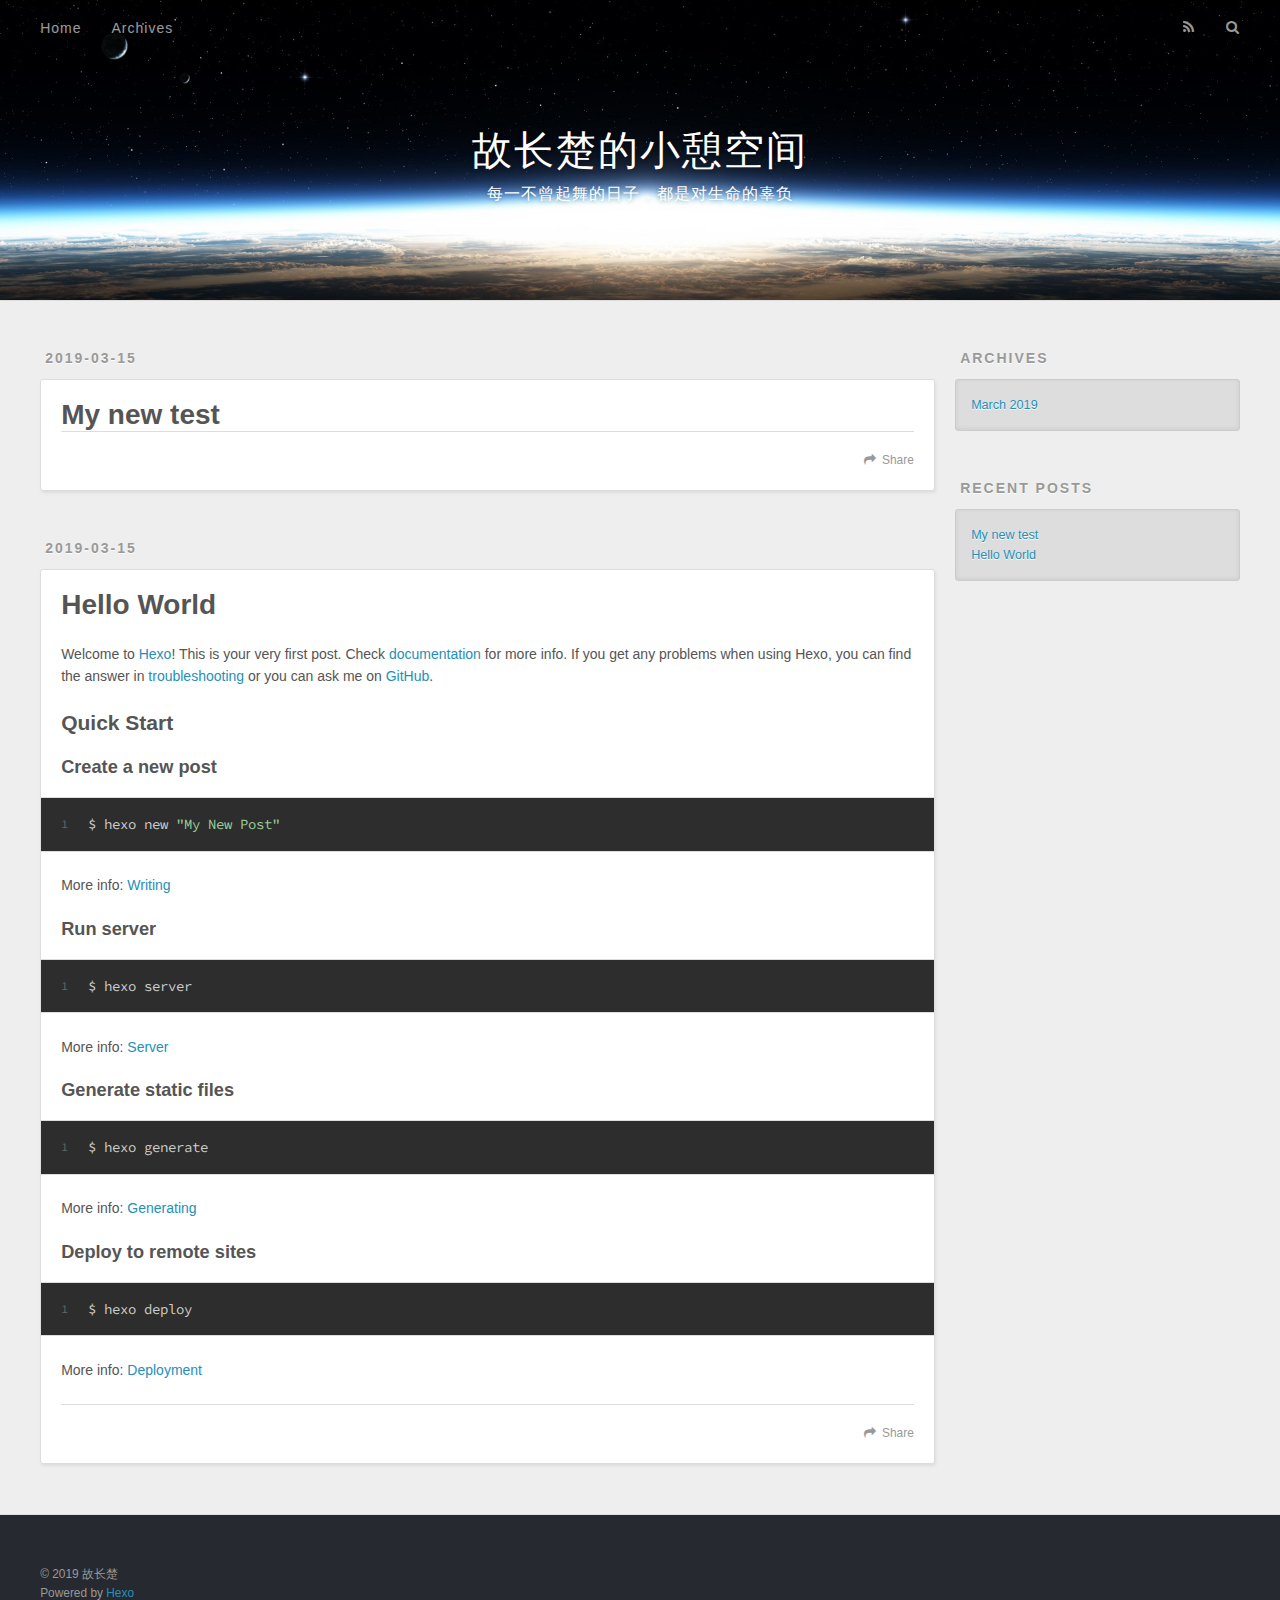
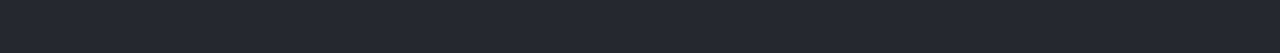
==== index.html @ d53279ed "Site updated: 2019-03-15 10:27:36" ====
<!DOCTYPE html>
<html>
<head><meta name="generator" content="Hexo 3.8.0">
  <meta charset="utf-8">
  

  
  <title>故长楚的小憩空间</title>
  <meta name="viewport" content="width=device-width, initial-scale=1, maximum-scale=1">
  <meta name="description" content="技术分享">
<meta name="keywords" content="WPF">
<meta property="og:type" content="website">
<meta property="og:title" content="故长楚的小憩空间">
<meta property="og:url" content="https://guchangchu.github.io/index.html">
<meta property="og:site_name" content="故长楚的小憩空间">
<meta property="og:description" content="技术分享">
<meta property="og:locale" content="zh-Hans">
<meta name="twitter:card" content="summary">
<meta name="twitter:title" content="故长楚的小憩空间">
<meta name="twitter:description" content="技术分享">
  
    <link rel="alternate" href="/atom.xml" title="故长楚的小憩空间" type="application/atom+xml">
  
  
    <link rel="icon" href="/favicon.png">
  
  
    <link href="//fonts.googleapis.com/css?family=Source+Code+Pro" rel="stylesheet" type="text/css">
  
  <link rel="stylesheet" href="/css/style.css">
</head>
</html>
<body>
  <div id="container">
    <div id="wrap">
      <header id="header">
  <div id="banner"></div>
  <div id="header-outer" class="outer">
    <div id="header-title" class="inner">
      <h1 id="logo-wrap">
        <a href="/" id="logo">故长楚的小憩空间</a>
      </h1>
      
        <h2 id="subtitle-wrap">
          <a href="/" id="subtitle">每一不曾起舞的日子，都是对生命的辜负</a>
        </h2>
      
    </div>
    <div id="header-inner" class="inner">
      <nav id="main-nav">
        <a id="main-nav-toggle" class="nav-icon"></a>
        
          <a class="main-nav-link" href="/">Home</a>
        
          <a class="main-nav-link" href="/archives">Archives</a>
        
      </nav>
      <nav id="sub-nav">
        
          <a id="nav-rss-link" class="nav-icon" href="/atom.xml" title="RSS Feed"></a>
        
        <a id="nav-search-btn" class="nav-icon" title="Search"></a>
      </nav>
      <div id="search-form-wrap">
        <form action="//google.com/search" method="get" accept-charset="UTF-8" class="search-form"><input type="search" name="q" class="search-form-input" placeholder="Search"><button type="submit" class="search-form-submit">&#xF002;</button><input type="hidden" name="sitesearch" value="https://guchangchu.github.io"></form>
      </div>
    </div>
  </div>
</header>
      <div class="outer">
        <section id="main">
  
    <article id="post-My-new-test" class="article article-type-post" itemscope itemprop="blogPost">
  <div class="article-meta">
    <a href="/2019/03/15/My-new-test/" class="article-date">
  <time datetime="2019-03-15T08:45:38.000Z" itemprop="datePublished">2019-03-15</time>
</a>
    
  </div>
  <div class="article-inner">
    
    
      <header class="article-header">
        
  
    <h1 itemprop="name">
      <a class="article-title" href="/2019/03/15/My-new-test/">My new test</a>
    </h1>
  

      </header>
    
    <div class="article-entry" itemprop="articleBody">
      
        
      
    </div>
    <footer class="article-footer">
      <a data-url="https://guchangchu.github.io/2019/03/15/My-new-test/" data-id="cjt9uxpir0000fsuj9k154jy1" class="article-share-link">Share</a>
      
      
    </footer>
  </div>
  
</article>


  
    <article id="post-hello-world" class="article article-type-post" itemscope itemprop="blogPost">
  <div class="article-meta">
    <a href="/2019/03/15/hello-world/" class="article-date">
  <time datetime="2019-03-15T08:42:51.812Z" itemprop="datePublished">2019-03-15</time>
</a>
    
  </div>
  <div class="article-inner">
    
    
      <header class="article-header">
        
  
    <h1 itemprop="name">
      <a class="article-title" href="/2019/03/15/hello-world/">Hello World</a>
    </h1>
  

      </header>
    
    <div class="article-entry" itemprop="articleBody">
      
        <p>Welcome to <a href="https://hexo.io/" target="_blank" rel="noopener">Hexo</a>! This is your very first post. Check <a href="https://hexo.io/docs/" target="_blank" rel="noopener">documentation</a> for more info. If you get any problems when using Hexo, you can find the answer in <a href="https://hexo.io/docs/troubleshooting.html" target="_blank" rel="noopener">troubleshooting</a> or you can ask me on <a href="https://github.com/hexojs/hexo/issues" target="_blank" rel="noopener">GitHub</a>.</p>
<h2 id="Quick-Start"><a href="#Quick-Start" class="headerlink" title="Quick Start"></a>Quick Start</h2><h3 id="Create-a-new-post"><a href="#Create-a-new-post" class="headerlink" title="Create a new post"></a>Create a new post</h3><figure class="highlight bash"><table><tr><td class="gutter"><pre><span class="line">1</span><br></pre></td><td class="code"><pre><span class="line">$ hexo new <span class="string">"My New Post"</span></span><br></pre></td></tr></table></figure>
<p>More info: <a href="https://hexo.io/docs/writing.html" target="_blank" rel="noopener">Writing</a></p>
<h3 id="Run-server"><a href="#Run-server" class="headerlink" title="Run server"></a>Run server</h3><figure class="highlight bash"><table><tr><td class="gutter"><pre><span class="line">1</span><br></pre></td><td class="code"><pre><span class="line">$ hexo server</span><br></pre></td></tr></table></figure>
<p>More info: <a href="https://hexo.io/docs/server.html" target="_blank" rel="noopener">Server</a></p>
<h3 id="Generate-static-files"><a href="#Generate-static-files" class="headerlink" title="Generate static files"></a>Generate static files</h3><figure class="highlight bash"><table><tr><td class="gutter"><pre><span class="line">1</span><br></pre></td><td class="code"><pre><span class="line">$ hexo generate</span><br></pre></td></tr></table></figure>
<p>More info: <a href="https://hexo.io/docs/generating.html" target="_blank" rel="noopener">Generating</a></p>
<h3 id="Deploy-to-remote-sites"><a href="#Deploy-to-remote-sites" class="headerlink" title="Deploy to remote sites"></a>Deploy to remote sites</h3><figure class="highlight bash"><table><tr><td class="gutter"><pre><span class="line">1</span><br></pre></td><td class="code"><pre><span class="line">$ hexo deploy</span><br></pre></td></tr></table></figure>
<p>More info: <a href="https://hexo.io/docs/deployment.html" target="_blank" rel="noopener">Deployment</a></p>

      
    </div>
    <footer class="article-footer">
      <a data-url="https://guchangchu.github.io/2019/03/15/hello-world/" data-id="cjt9uxpj80001fsujvp6qosms" class="article-share-link">Share</a>
      
      
    </footer>
  </div>
  
</article>


  


</section>
        
          <aside id="sidebar">
  
    

  
    

  
    
  
    
  <div class="widget-wrap">
    <h3 class="widget-title">Archives</h3>
    <div class="widget">
      <ul class="archive-list"><li class="archive-list-item"><a class="archive-list-link" href="/archives/2019/03/">March 2019</a></li></ul>
    </div>
  </div>


  
    
  <div class="widget-wrap">
    <h3 class="widget-title">Recent Posts</h3>
    <div class="widget">
      <ul>
        
          <li>
            <a href="/2019/03/15/My-new-test/">My new test</a>
          </li>
        
          <li>
            <a href="/2019/03/15/hello-world/">Hello World</a>
          </li>
        
      </ul>
    </div>
  </div>

  
</aside>
        
      </div>
      <footer id="footer">
  
  <div class="outer">
    <div id="footer-info" class="inner">
      &copy; 2019 故长楚<br>
      Powered by <a href="http://hexo.io/" target="_blank">Hexo</a>
    </div>
  </div>
</footer>
    </div>
    <nav id="mobile-nav">
  
    <a href="/" class="mobile-nav-link">Home</a>
  
    <a href="/archives" class="mobile-nav-link">Archives</a>
  
</nav>
    

<script src="//ajax.googleapis.com/ajax/libs/jquery/2.0.3/jquery.min.js"></script>


  <link rel="stylesheet" href="/fancybox/jquery.fancybox.css">
  <script src="/fancybox/jquery.fancybox.pack.js"></script>


<script src="/js/script.js"></script>



  </div>
</body>
</html>
---- css/style.css ----
body {
  width: 100%;
}
body:before,
body:after {
  content: "";
  display: table;
}
body:after {
  clear: both;
}
html,
body,
div,
span,
applet,
object,
iframe,
h1,
h2,
h3,
h4,
h5,
h6,
p,
blockquote,
pre,
a,
abbr,
acronym,
address,
big,
cite,
code,
del,
dfn,
em,
img,
ins,
kbd,
q,
s,
samp,
small,
strike,
strong,
sub,
sup,
tt,
var,
dl,
dt,
dd,
ol,
ul,
li,
fieldset,
form,
label,
legend,
table,
caption,
tbody,
tfoot,
thead,
tr,
th,
td {
  margin: 0;
  padding: 0;
  border: 0;
  outline: 0;
  font-weight: inherit;
  font-style: inherit;
  font-family: inherit;
  font-size: 100%;
  vertical-align: baseline;
}
body {
  line-height: 1;
  color: #000;
  background: #fff;
}
ol,
ul {
  list-style: none;
}
table {
  border-collapse: separate;
  border-spacing: 0;
  vertical-align: middle;
}
caption,
th,
td {
  text-align: left;
  font-weight: normal;
  vertical-align: middle;
}
a img {
  border: none;
}
input,
button {
  margin: 0;
  padding: 0;
}
input::-moz-focus-inner,
button::-moz-focus-inner {
  border: 0;
  padding: 0;
}
@font-face {
  font-family: FontAwesome;
  font-style: normal;
  font-weight: normal;
  src: url("fonts/fontawesome-webfont.eot?v=#4.0.3");
  src: url("fonts/fontawesome-webfont.eot?#iefix&v=#4.0.3") format("embedded-opentype"), url("fonts/fontawesome-webfont.woff?v=#4.0.3") format("woff"), url("fonts/fontawesome-webfont.ttf?v=#4.0.3") format("truetype"), url("fonts/fontawesome-webfont.svg#fontawesomeregular?v=#4.0.3") format("svg");
}
html,
body,
#container {
  height: 100%;
}
body {
  background: #eee;
  font: 14px -apple-system, BlinkMacSystemFont, "Segoe UI", "Roboto", "Oxygen", "Ubuntu", "Cantarell", "Fira Sans", "Droid Sans", "Helvetica Neue", sans-serif;
  -webkit-text-size-adjust: 100%;
}
.outer {
  max-width: 1220px;
  margin: 0 auto;
  padding: 0 20px;
}
.outer:before,
.outer:after {
  content: "";
  display: table;
}
.outer:after {
  clear: both;
}
.inner {
  display: inline;
  float: left;
  width: 98.33333333333333%;
  margin: 0 0.833333333333333%;
}
.left,
.alignleft {
  float: left;
}
.right,
.alignright {
  float: right;
}
.clear {
  clear: both;
}
#container {
  position: relative;
}
.mobile-nav-on {
  overflow: hidden;
}
#wrap {
  height: 100%;
  width: 100%;
  position: absolute;
  top: 0;
  left: 0;
  -webkit-transition: 0.2s ease-out;
  -moz-transition: 0.2s ease-out;
  -ms-transition: 0.2s ease-out;
  transition: 0.2s ease-out;
  z-index: 1;
  background: #eee;
}
.mobile-nav-on #wrap {
  left: 280px;
}
@media screen and (min-width: 768px) {
  #main {
    display: inline;
    float: left;
    width: 73.33333333333333%;
    margin: 0 0.833333333333333%;
  }
}
.article-date,
.article-category-link,
.archive-year,
.widget-title {
  text-decoration: none;
  text-transform: uppercase;
  letter-spacing: 2px;
  color: #999;
  margin-bottom: 1em;
  margin-left: 5px;
  line-height: 1em;
  text-shadow: 0 1px #fff;
  font-weight: bold;
}
.article-inner,
.archive-article-inner {
  background: #fff;
  -webkit-box-shadow: 1px 2px 3px #ddd;
  box-shadow: 1px 2px 3px #ddd;
  border: 1px solid #ddd;
  border-radius: 3px;
}
.article-entry h1,
.widget h1 {
  font-size: 2em;
}
.article-entry h2,
.widget h2 {
  font-size: 1.5em;
}
.article-entry h3,
.widget h3 {
  font-size: 1.3em;
}
.article-entry h4,
.widget h4 {
  font-size: 1.2em;
}
.article-entry h5,
.widget h5 {
  font-size: 1em;
}
.article-entry h6,
.widget h6 {
  font-size: 1em;
  color: #999;
}
.article-entry hr,
.widget hr {
  border: 1px dashed #ddd;
}
.article-entry strong,
.widget strong {
  font-weight: bold;
}
.article-entry em,
.widget em,
.article-entry cite,
.widget cite {
  font-style: italic;
}
.article-entry sup,
.widget sup,
.article-entry sub,
.widget sub {
  font-size: 0.75em;
  line-height: 0;
  position: relative;
  vertical-align: baseline;
}
.article-entry sup,
.widget sup {
  top: -0.5em;
}
.article-entry sub,
.widget sub {
  bottom: -0.2em;
}
.article-entry small,
.widget small {
  font-size: 0.85em;
}
.article-entry acronym,
.widget acronym,
.article-entry abbr,
.widget abbr {
  border-bottom: 1px dotted;
}
.article-entry ul,
.widget ul,
.article-entry ol,
.widget ol,
.article-entry dl,
.widget dl {
  margin: 0 20px;
  line-height: 1.6em;
}
.article-entry ul ul,
.widget ul ul,
.article-entry ol ul,
.widget ol ul,
.article-entry ul ol,
.widget ul ol,
.article-entry ol ol,
.widget ol ol {
  margin-top: 0;
  margin-bottom: 0;
}
.article-entry ul,
.widget ul {
  list-style: disc;
}
.article-entry ol,
.widget ol {
  list-style: decimal;
}
.article-entry dt,
.widget dt {
  font-weight: bold;
}
#header {
  height: 300px;
  position: relative;
  border-bottom: 1px solid #ddd;
}
#header:before,
#header:after {
  content: "";
  position: absolute;
  left: 0;
  right: 0;
  height: 40px;
}
#header:before {
  top: 0;
  background: -webkit-linear-gradient(rgba(0,0,0,0.2), transparent);
  background: -moz-linear-gradient(rgba(0,0,0,0.2), transparent);
  background: -ms-linear-gradient(rgba(0,0,0,0.2), transparent);
  background: linear-gradient(rgba(0,0,0,0.2), transparent);
}
#header:after {
  bottom: 0;
  background: -webkit-linear-gradient(transparent, rgba(0,0,0,0.2));
  background: -moz-linear-gradient(transparent, rgba(0,0,0,0.2));
  background: -ms-linear-gradient(transparent, rgba(0,0,0,0.2));
  background: linear-gradient(transparent, rgba(0,0,0,0.2));
}
#header-outer {
  height: 100%;
  position: relative;
}
#header-inner {
  position: relative;
  overflow: hidden;
}
#banner {
  position: absolute;
  top: 0;
  left: 0;
  width: 100%;
  height: 100%;
  background: url("images/banner.jpg") center #000;
  -webkit-background-size: cover;
  -moz-background-size: cover;
  background-size: cover;
  z-index: -1;
}
#header-title {
  text-align: center;
  height: 40px;
  position: absolute;
  top: 50%;
  left: 0;
  margin-top: -20px;
}
#logo,
#subtitle {
  text-decoration: none;
  color: #fff;
  font-weight: 300;
  text-shadow: 0 1px 4px rgba(0,0,0,0.3);
}
#logo {
  font-size: 40px;
  line-height: 40px;
  letter-spacing: 2px;
}
#subtitle {
  font-size: 16px;
  line-height: 16px;
  letter-spacing: 1px;
}
#subtitle-wrap {
  margin-top: 16px;
}
#main-nav {
  float: left;
  margin-left: -15px;
}
.nav-icon,
.main-nav-link {
  float: left;
  color: #fff;
  opacity: 0.6;
  text-decoration: none;
  text-shadow: 0 1px rgba(0,0,0,0.2);
  -webkit-transition: opacity 0.2s;
  -moz-transition: opacity 0.2s;
  -ms-transition: opacity 0.2s;
  transition: opacity 0.2s;
  display: block;
  padding: 20px 15px;
}
.nav-icon:hover,
.main-nav-link:hover {
  opacity: 1;
}
.nav-icon {
  font-family: FontAwesome;
  text-align: center;
  font-size: 14px;
  width: 14px;
  height: 14px;
  padding: 20px 15px;
  position: relative;
  cursor: pointer;
}
.main-nav-link {
  font-weight: 300;
  letter-spacing: 1px;
}
@media screen and (max-width: 479px) {
  .main-nav-link {
    display: none;
  }
}
#main-nav-toggle {
  display: none;
}
#main-nav-toggle:before {
  content: "\f0c9";
}
@media screen and (max-width: 479px) {
  #main-nav-toggle {
    display: block;
  }
}
#sub-nav {
  float: right;
  margin-right: -15px;
}
#nav-rss-link:before {
  content: "\f09e";
}
#nav-search-btn:before {
  content: "\f002";
}
#search-form-wrap {
  position: absolute;
  top: 15px;
  width: 150px;
  height: 30px;
  right: -150px;
  opacity: 0;
  -webkit-transition: 0.2s ease-out;
  -moz-transition: 0.2s ease-out;
  -ms-transition: 0.2s ease-out;
  transition: 0.2s ease-out;
}
#search-form-wrap.on {
  opacity: 1;
  right: 0;
}
@media screen and (max-width: 479px) {
  #search-form-wrap {
    width: 100%;
    right: -100%;
  }
}
.search-form {
  position: absolute;
  top: 0;
  left: 0;
  right: 0;
  background: #fff;
  padding: 5px 15px;
  border-radius: 15px;
  -webkit-box-shadow: 0 0 10px rgba(0,0,0,0.3);
  box-shadow: 0 0 10px rgba(0,0,0,0.3);
}
.search-form-input {
  border: none;
  background: none;
  color: #555;
  width: 100%;
  font: 13px -apple-system, BlinkMacSystemFont, "Segoe UI", "Roboto", "Oxygen", "Ubuntu", "Cantarell", "Fira Sans", "Droid Sans", "Helvetica Neue", sans-serif;
  outline: none;
}
.search-form-input::-webkit-search-results-decoration,
.search-form-input::-webkit-search-cancel-button {
  -webkit-appearance: none;
}
.search-form-submit {
  position: absolute;
  top: 50%;
  right: 10px;
  margin-top: -7px;
  font: 13px FontAwesome;
  border: none;
  background: none;
  color: #bbb;
  cursor: pointer;
}
.search-form-submit:hover,
.search-form-submit:focus {
  color: #777;
}
.article {
  margin: 50px 0;
}
.article-inner {
  overflow: hidden;
}
.article-meta:before,
.article-meta:after {
  content: "";
  display: table;
}
.article-meta:after {
  clear: both;
}
.article-date {
  float: left;
}
.article-category {
  float: left;
  line-height: 1em;
  color: #ccc;
  text-shadow: 0 1px #fff;
  margin-left: 8px;
}
.article-category:before {
  content: "\2022";
}
.article-category-link {
  margin: 0 12px 1em;
}
.article-header {
  padding: 20px 20px 0;
}
.article-title {
  text-decoration: none;
  font-size: 2em;
  font-weight: bold;
  color: #555;
  line-height: 1.1em;
  -webkit-transition: color 0.2s;
  -moz-transition: color 0.2s;
  -ms-transition: color 0.2s;
  transition: color 0.2s;
}
a.article-title:hover {
  color: #258fb8;
}
.article-entry {
  color: #555;
  padding: 0 20px;
}
.article-entry:before,
.article-entry:after {
  content: "";
  display: table;
}
.article-entry:after {
  clear: both;
}
.article-entry p,
.article-entry table {
  line-height: 1.6em;
  margin: 1.6em 0;
}
.article-entry h1,
.article-entry h2,
.article-entry h3,
.article-entry h4,
.article-entry h5,
.article-entry h6 {
  font-weight: bold;
}
.article-entry h1,
.article-entry h2,
.article-entry h3,
.article-entry h4,
.article-entry h5,
.article-entry h6 {
  line-height: 1.1em;
  margin: 1.1em 0;
}
.article-entry a {
  color: #258fb8;
  text-decoration: none;
}
.article-entry a:hover {
  text-decoration: underline;
}
.article-entry ul,
.article-entry ol,
.article-entry dl {
  margin-top: 1.6em;
  margin-bottom: 1.6em;
}
.article-entry img,
.article-entry video {
  max-width: 100%;
  height: auto;
  display: block;
  margin: auto;
}
.article-entry iframe {
  border: none;
}
.article-entry table {
  width: 100%;
  border-collapse: collapse;
  border-spacing: 0;
}
.article-entry th {
  font-weight: bold;
  border-bottom: 3px solid #ddd;
  padding-bottom: 0.5em;
}
.article-entry td {
  border-bottom: 1px solid #ddd;
  padding: 10px 0;
}
.article-entry blockquote {
  font-family: Georgia, "Times New Roman", serif;
  font-size: 1.4em;
  margin: 1.6em 20px;
  text-align: center;
}
.article-entry blockquote footer {
  font-size: 14px;
  margin: 1.6em 0;
  font-family: -apple-system, BlinkMacSystemFont, "Segoe UI", "Roboto", "Oxygen", "Ubuntu", "Cantarell", "Fira Sans", "Droid Sans", "Helvetica Neue", sans-serif;
}
.article-entry blockquote footer cite:before {
  content: "—";
  padding: 0 0.5em;
}
.article-entry .pullquote {
  text-align: left;
  width: 45%;
  margin: 0;
}
.article-entry .pullquote.left {
  margin-left: 0.5em;
  margin-right: 1em;
}
.article-entry .pullquote.right {
  margin-right: 0.5em;
  margin-left: 1em;
}
.article-entry .caption {
  color: #999;
  display: block;
  font-size: 0.9em;
  margin-top: 0.5em;
  position: relative;
  text-align: center;
}
.article-entry .video-container {
  position: relative;
  padding-top: 56.25%;
  height: 0;
  overflow: hidden;
}
.article-entry .video-container iframe,
.article-entry .video-container object,
.article-entry .video-container embed {
  position: absolute;
  top: 0;
  left: 0;
  width: 100%;
  height: 100%;
  margin-top: 0;
}
.article-more-link a {
  display: inline-block;
  line-height: 1em;
  padding: 6px 15px;
  border-radius: 15px;
  background: #eee;
  color: #999;
  text-shadow: 0 1px #fff;
  text-decoration: none;
}
.article-more-link a:hover {
  background: #258fb8;
  color: #fff;
  text-decoration: none;
  text-shadow: 0 1px #1e7293;
}
.article-footer {
  font-size: 0.85em;
  line-height: 1.6em;
  border-top: 1px solid #ddd;
  padding-top: 1.6em;
  margin: 0 20px 20px;
}
.article-footer:before,
.article-footer:after {
  content: "";
  display: table;
}
.article-footer:after {
  clear: both;
}
.article-footer a {
  color: #999;
  text-decoration: none;
}
.article-footer a:hover {
  color: #555;
}
.article-tag-list-item {
  float: left;
  margin-right: 10px;
}
.article-tag-list-link:before {
  content: "#";
}
.article-comment-link {
  float: right;
}
.article-comment-link:before {
  content: "\f075";
  font-family: FontAwesome;
  padding-right: 8px;
}
.article-share-link {
  cursor: pointer;
  float: right;
  margin-left: 20px;
}
.article-share-link:before {
  content: "\f064";
  font-family: FontAwesome;
  padding-right: 6px;
}
#article-nav {
  position: relative;
}
#article-nav:before,
#article-nav:after {
  content: "";
  display: table;
}
#article-nav:after {
  clear: both;
}
@media screen and (min-width: 768px) {
  #article-nav {
    margin: 50px 0;
  }
  #article-nav:before {
    width: 8px;
    height: 8px;
    position: absolute;
    top: 50%;
    left: 50%;
    margin-top: -4px;
    margin-left: -4px;
    content: "";
    border-radius: 50%;
    background: #ddd;
    -webkit-box-shadow: 0 1px 2px #fff;
    box-shadow: 0 1px 2px #fff;
  }
}
.article-nav-link-wrap {
  text-decoration: none;
  text-shadow: 0 1px #fff;
  color: #999;
  -webkit-box-sizing: border-box;
  -moz-box-sizing: border-box;
  box-sizing: border-box;
  margin-top: 50px;
  text-align: center;
  display: block;
}
.article-nav-link-wrap:hover {
  color: #555;
}
@media screen and (min-width: 768px) {
  .article-nav-link-wrap {
    width: 50%;
    margin-top: 0;
  }
}
@media screen and (min-width: 768px) {
  #article-nav-newer {
    float: left;
    text-align: right;
    padding-right: 20px;
  }
}
@media screen and (min-width: 768px) {
  #article-nav-older {
    float: right;
    text-align: left;
    padding-left: 20px;
  }
}
.article-nav-caption {
  text-transform: uppercase;
  letter-spacing: 2px;
  color: #ddd;
  line-height: 1em;
  font-weight: bold;
}
#article-nav-newer .article-nav-caption {
  margin-right: -2px;
}
.article-nav-title {
  font-size: 0.85em;
  line-height: 1.6em;
  margin-top: 0.5em;
}
.article-share-box {
  position: absolute;
  display: none;
  background: #fff;
  -webkit-box-shadow: 1px 2px 10px rgba(0,0,0,0.2);
  box-shadow: 1px 2px 10px rgba(0,0,0,0.2);
  border-radius: 3px;
  margin-left: -145px;
  overflow: hidden;
  z-index: 1;
}
.article-share-box.on {
  display: block;
}
.article-share-input {
  width: 100%;
  background: none;
  -webkit-box-sizing: border-box;
  -moz-box-sizing: border-box;
  box-sizing: border-box;
  font: 14px -apple-system, BlinkMacSystemFont, "Segoe UI", "Roboto", "Oxygen", "Ubuntu", "Cantarell", "Fira Sans", "Droid Sans", "Helvetica Neue", sans-serif;
  padding: 0 15px;
  color: #555;
  outline: none;
  border: 1px solid #ddd;
  border-radius: 3px 3px 0 0;
  height: 36px;
  line-height: 36px;
}
.article-share-links {
  background: #eee;
}
.article-share-links:before,
.article-share-links:after {
  content: "";
  display: table;
}
.article-share-links:after {
  clear: both;
}
.article-share-twitter,
.article-share-facebook,
.article-share-pinterest,
.article-share-google {
  width: 50px;
  height: 36px;
  display: block;
  float: left;
  position: relative;
  color: #999;
  text-shadow: 0 1px #fff;
}
.article-share-twitter:before,
.article-share-facebook:before,
.article-share-pinterest:before,
.article-share-google:before {
  font-size: 20px;
  font-family: FontAwesome;
  width: 20px;
  height: 20px;
  position: absolute;
  top: 50%;
  left: 50%;
  margin-top: -10px;
  margin-left: -10px;
  text-align: center;
}
.article-share-twitter:hover,
.article-share-facebook:hover,
.article-share-pinterest:hover,
.article-share-google:hover {
  color: #fff;
}
.article-share-twitter:before {
  content: "\f099";
}
.article-share-twitter:hover {
  background: #00aced;
  text-shadow: 0 1px #008abe;
}
.article-share-facebook:before {
  content: "\f09a";
}
.article-share-facebook:hover {
  background: #3b5998;
  text-shadow: 0 1px #2f477a;
}
.article-share-pinterest:before {
  content: "\f0d2";
}
.article-share-pinterest:hover {
  background: #cb2027;
  text-shadow: 0 1px #a21a1f;
}
.article-share-google:before {
  content: "\f0d5";
}
.article-share-google:hover {
  background: #dd4b39;
  text-shadow: 0 1px #be3221;
}
.article-gallery {
  background: #000;
  position: relative;
}
.article-gallery-photos {
  position: relative;
  overflow: hidden;
}
.article-gallery-img {
  display: none;
  max-width: 100%;
}
.article-gallery-img:first-child {
  display: block;
}
.article-gallery-img.loaded {
  position: absolute;
  display: block;
}
.article-gallery-img img {
  display: block;
  max-width: 100%;
  margin: 0 auto;
}
#comments {
  background: #fff;
  -webkit-box-shadow: 1px 2px 3px #ddd;
  box-shadow: 1px 2px 3px #ddd;
  padding: 20px;
  border: 1px solid #ddd;
  border-radius: 3px;
  margin: 50px 0;
}
#comments a {
  color: #258fb8;
}
.archives-wrap {
  margin: 50px 0;
}
.archives:before,
.archives:after {
  content: "";
  display: table;
}
.archives:after {
  clear: both;
}
.archive-year-wrap {
  margin-bottom: 1em;
}
.archives {
  -webkit-column-gap: 10px;
  -moz-column-gap: 10px;
  column-gap: 10px;
}
@media screen and (min-width: 480px) and (max-width: 767px) {
  .archives {
    -webkit-column-count: 2;
    -moz-column-count: 2;
    column-count: 2;
  }
}
@media screen and (min-width: 768px) {
  .archives {
    -webkit-column-count: 3;
    -moz-column-count: 3;
    column-count: 3;
  }
}
.archive-article {
  -webkit-column-break-inside: avoid;
  page-break-inside: avoid;
  overflow: hidden;
  break-inside: avoid-column;
}
.archive-article-inner {
  padding: 10px;
  margin-bottom: 15px;
}
.archive-article-title {
  text-decoration: none;
  font-weight: bold;
  color: #555;
  -webkit-transition: color 0.2s;
  -moz-transition: color 0.2s;
  -ms-transition: color 0.2s;
  transition: color 0.2s;
  line-height: 1.6em;
}
.archive-article-title:hover {
  color: #258fb8;
}
.archive-article-footer {
  margin-top: 1em;
}
.archive-article-date {
  color: #999;
  text-decoration: none;
  font-size: 0.85em;
  line-height: 1em;
  margin-bottom: 0.5em;
  display: block;
}
#page-nav {
  margin: 50px auto;
  background: #fff;
  -webkit-box-shadow: 1px 2px 3px #ddd;
  box-shadow: 1px 2px 3px #ddd;
  border: 1px solid #ddd;
  border-radius: 3px;
  text-align: center;
  color: #999;
  overflow: hidden;
}
#page-nav:before,
#page-nav:after {
  content: "";
  display: table;
}
#page-nav:after {
  clear: both;
}
#page-nav a,
#page-nav span {
  padding: 10px 20px;
  line-height: 1;
  height: 2ex;
}
#page-nav a {
  color: #999;
  text-decoration: none;
}
#page-nav a:hover {
  background: #999;
  color: #fff;
}
#page-nav .prev {
  float: left;
}
#page-nav .next {
  float: right;
}
#page-nav .page-number {
  display: inline-block;
}
@media screen and (max-width: 479px) {
  #page-nav .page-number {
    display: none;
  }
}
#page-nav .current {
  color: #555;
  font-weight: bold;
}
#page-nav .space {
  color: #ddd;
}
#footer {
  background: #262a30;
  padding: 50px 0;
  border-top: 1px solid #ddd;
  color: #999;
}
#footer a {
  color: #258fb8;
  text-decoration: none;
}
#footer a:hover {
  text-decoration: underline;
}
#footer-info {
  line-height: 1.6em;
  font-size: 0.85em;
}
.article-entry pre,
.article-entry .highlight {
  background: #2d2d2d;
  margin: 0 -20px;
  padding: 15px 20px;
  border-style: solid;
  border-color: #ddd;
  border-width: 1px 0;
  overflow: auto;
  color: #ccc;
  line-height: 22.400000000000002px;
}
.article-entry .highlight .gutter pre,
.article-entry .gist .gist-file .gist-data .line-numbers {
  color: #666;
  font-size: 0.85em;
}
.article-entry pre,
.article-entry code {
  font-family: "Source Code Pro", Consolas, Monaco, Menlo, Consolas, monospace;
}
.article-entry code {
  background: #eee;
  text-shadow: 0 1px #fff;
  padding: 0 0.3em;
}
.article-entry pre code {
  background: none;
  text-shadow: none;
  padding: 0;
}
.article-entry .highlight pre {
  border: none;
  margin: 0;
  padding: 0;
}
.article-entry .highlight table {
  margin: 0;
  width: auto;
}
.article-entry .highlight td {
  border: none;
  padding: 0;
}
.article-entry .highlight figcaption {
  font-size: 0.85em;
  color: #999;
  line-height: 1em;
  margin-bottom: 1em;
}
.article-entry .highlight figcaption:before,
.article-entry .highlight figcaption:after {
  content: "";
  display: table;
}
.article-entry .highlight figcaption:after {
  clear: both;
}
.article-entry .highlight figcaption a {
  float: right;
}
.article-entry .highlight .gutter pre {
  text-align: right;
  padding-right: 20px;
}
.article-entry .highlight .line {
  height: 22.400000000000002px;
}
.article-entry .highlight .line.marked {
  background: #515151;
}
.article-entry .gist {
  margin: 0 -20px;
  border-style: solid;
  border-color: #ddd;
  border-width: 1px 0;
  background: #2d2d2d;
  padding: 15px 20px 15px 0;
}
.article-entry .gist .gist-file {
  border: none;
  font-family: "Source Code Pro", Consolas, Monaco, Menlo, Consolas, monospace;
  margin: 0;
}
.article-entry .gist .gist-file .gist-data {
  background: none;
  border: none;
}
.article-entry .gist .gist-file .gist-data .line-numbers {
  background: none;
  border: none;
  padding: 0 20px 0 0;
}
.article-entry .gist .gist-file .gist-data .line-data {
  padding: 0 !important;
}
.article-entry .gist .gist-file .highlight {
  margin: 0;
  padding: 0;
  border: none;
}
.article-entry .gist .gist-file .gist-meta {
  background: #2d2d2d;
  color: #999;
  font: 0.85em -apple-system, BlinkMacSystemFont, "Segoe UI", "Roboto", "Oxygen", "Ubuntu", "Cantarell", "Fira Sans", "Droid Sans", "Helvetica Neue", sans-serif;
  text-shadow: 0 0;
  padding: 0;
  margin-top: 1em;
  margin-left: 20px;
}
.article-entry .gist .gist-file .gist-meta a {
  color: #258fb8;
  font-weight: normal;
}
.article-entry .gist .gist-file .gist-meta a:hover {
  text-decoration: underline;
}
pre .comment,
pre .title {
  color: #999;
}
pre .variable,
pre .attribute,
pre .tag,
pre .regexp,
pre .ruby .constant,
pre .xml .tag .title,
pre .xml .pi,
pre .xml .doctype,
pre .html .doctype,
pre .css .id,
pre .css .class,
pre .css .pseudo {
  color: #f2777a;
}
pre .number,
pre .preprocessor,
pre .built_in,
pre .literal,
pre .params,
pre .constant {
  color: #f99157;
}
pre .class,
pre .ruby .class .title,
pre .css .rules .attribute {
  color: #9c9;
}
pre .string,
pre .value,
pre .inheritance,
pre .header,
pre .ruby .symbol,
pre .xml .cdata {
  color: #9c9;
}
pre .css .hexcolor {
  color: #6cc;
}
pre .function,
pre .python .decorator,
pre .python .title,
pre .ruby .function .title,
pre .ruby .title .keyword,
pre .perl .sub,
pre .javascript .title,
pre .coffeescript .title {
  color: #69c;
}
pre .keyword,
pre .javascript .function {
  color: #c9c;
}
@media screen and (max-width: 479px) {
  #mobile-nav {
    position: absolute;
    top: 0;
    left: 0;
    width: 280px;
    height: 100%;
    background: #191919;
    border-right: 1px solid #fff;
  }
}
@media screen and (max-width: 479px) {
  .mobile-nav-link {
    display: block;
    color: #999;
    text-decoration: none;
    padding: 15px 20px;
    font-weight: bold;
  }
  .mobile-nav-link:hover {
    color: #fff;
  }
}
@media screen and (min-width: 768px) {
  #sidebar {
    display: inline;
    float: left;
    width: 23.333333333333332%;
    margin: 0 0.833333333333333%;
  }
}
.widget-wrap {
  margin: 50px 0;
}
.widget {
  color: #777;
  text-shadow: 0 1px #fff;
  background: #ddd;
  -webkit-box-shadow: 0 -1px 4px #ccc inset;
  box-shadow: 0 -1px 4px #ccc inset;
  border: 1px solid #ccc;
  padding: 15px;
  border-radius: 3px;
}
.widget a {
  color: #258fb8;
  text-decoration: none;
}
.widget a:hover {
  text-decoration: underline;
}
.widget ul ul,
.widget ol ul,
.widget dl ul,
.widget ul ol,
.widget ol ol,
.widget dl ol,
.widget ul dl,
.widget ol dl,
.widget dl dl {
  margin-left: 15px;
  list-style: disc;
}
.widget {
  line-height: 1.6em;
  word-wrap: break-word;
  font-size: 0.9em;
}
.widget ul,
.widget ol {
  list-style: none;
  margin: 0;
}
.widget ul ul,
.widget ol ul,
.widget ul ol,
.widget ol ol {
  margin: 0 20px;
}
.widget ul ul,
.widget ol ul {
  list-style: disc;
}
.widget ul ol,
.widget ol ol {
  list-style: decimal;
}
.category-list-count,
.tag-list-count,
.archive-list-count {
  padding-left: 5px;
  color: #999;
  font-size: 0.85em;
}
.category-list-count:before,
.tag-list-count:before,
.archive-list-count:before {
  content: "(";
}
.category-list-count:after,
.tag-list-count:after,
.archive-list-count:after {
  content: ")";
}
.tagcloud a {
  margin-right: 5px;
  display: inline-block;
}
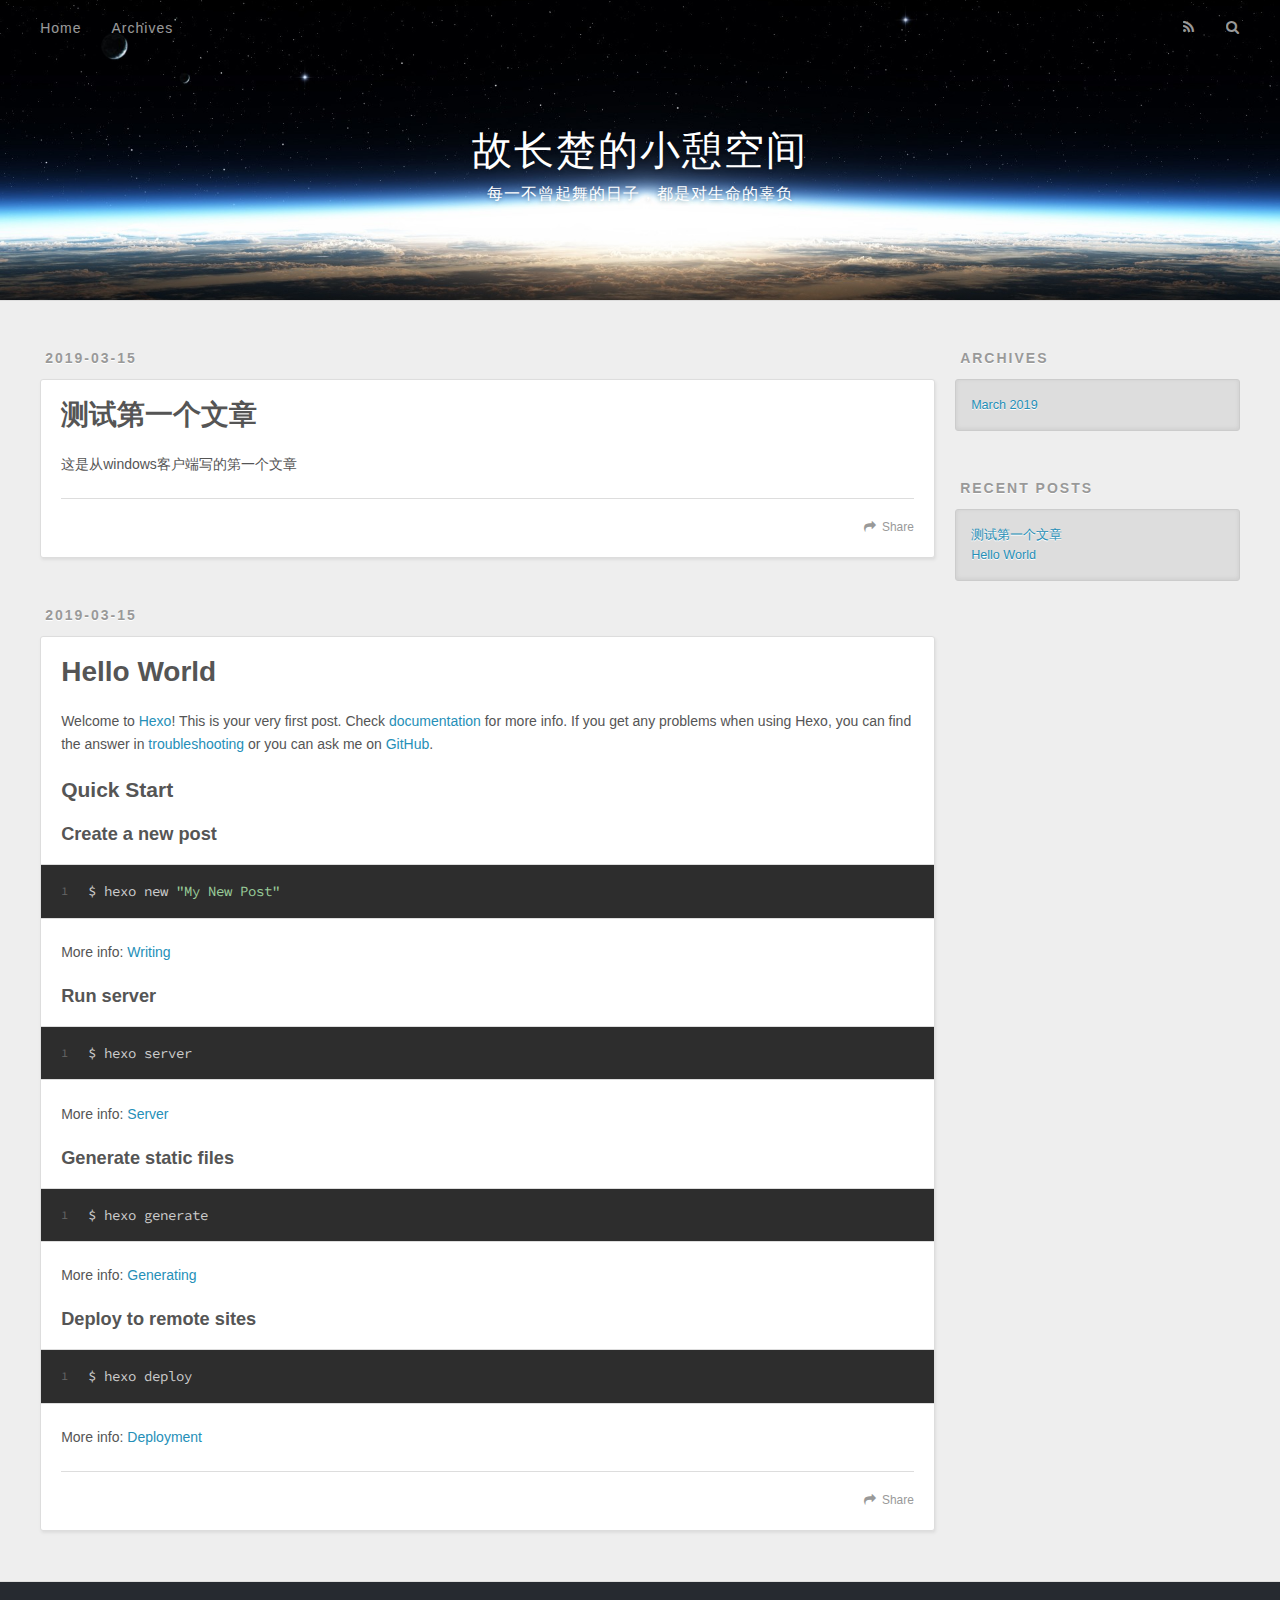
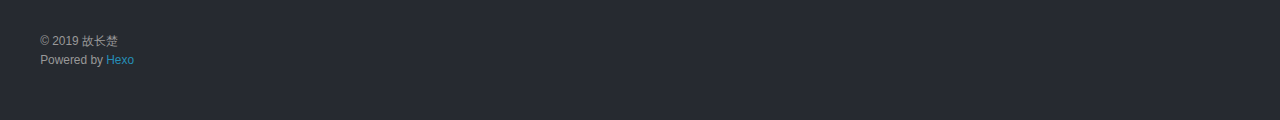
==== commit 6dc50645: "Site updated: 2019-03-15 10:32:24" ====
--- a/index.html
+++ b/index.html
@@ -70,10 +70,10 @@
       <div class="outer">
         <section id="main">
   
-    <article id="post-My-new-test" class="article article-type-post" itemscope itemprop="blogPost">
+    <article id="post-测试第一个文章" class="article article-type-post" itemscope itemprop="blogPost">
   <div class="article-meta">
-    <a href="/2019/03/15/My-new-test/" class="article-date">
-  <time datetime="2019-03-15T08:45:38.000Z" itemprop="datePublished">2019-03-15</time>
+    <a href="/2019/03/15/测试第一个文章/" class="article-date">
+  <time datetime="2019-03-15T09:31:41.000Z" itemprop="datePublished">2019-03-15</time>
 </a>
     
   </div>
@@ -84,7 +84,7 @@
         
   
     <h1 itemprop="name">
-      <a class="article-title" href="/2019/03/15/My-new-test/">My new test</a>
+      <a class="article-title" href="/2019/03/15/测试第一个文章/">测试第一个文章</a>
     </h1>
   
 
@@ -92,11 +92,12 @@
     
     <div class="article-entry" itemprop="articleBody">
       
-        
+        <p>这是从windows客户端写的第一个文章</p>
+
       
     </div>
     <footer class="article-footer">
-      <a data-url="https://guchangchu.github.io/2019/03/15/My-new-test/" data-id="cjt9uxpir0000fsuj9k154jy1" class="article-share-link">Share</a>
+      <a data-url="https://guchangchu.github.io/2019/03/15/测试第一个文章/" data-id="cjt9v5rqx00015wujblzsps3p" class="article-share-link">Share</a>
       
       
     </footer>
@@ -141,7 +142,7 @@
       
     </div>
     <footer class="article-footer">
-      <a data-url="https://guchangchu.github.io/2019/03/15/hello-world/" data-id="cjt9uxpj80001fsujvp6qosms" class="article-share-link">Share</a>
+      <a data-url="https://guchangchu.github.io/2019/03/15/hello-world/" data-id="cjt9v5rqq00005wujr7h89yed" class="article-share-link">Share</a>
       
       
     </footer>
@@ -182,7 +183,7 @@
       <ul>
         
           <li>
-            <a href="/2019/03/15/My-new-test/">My new test</a>
+            <a href="/2019/03/15/测试第一个文章/">测试第一个文章</a>
           </li>
         
           <li>
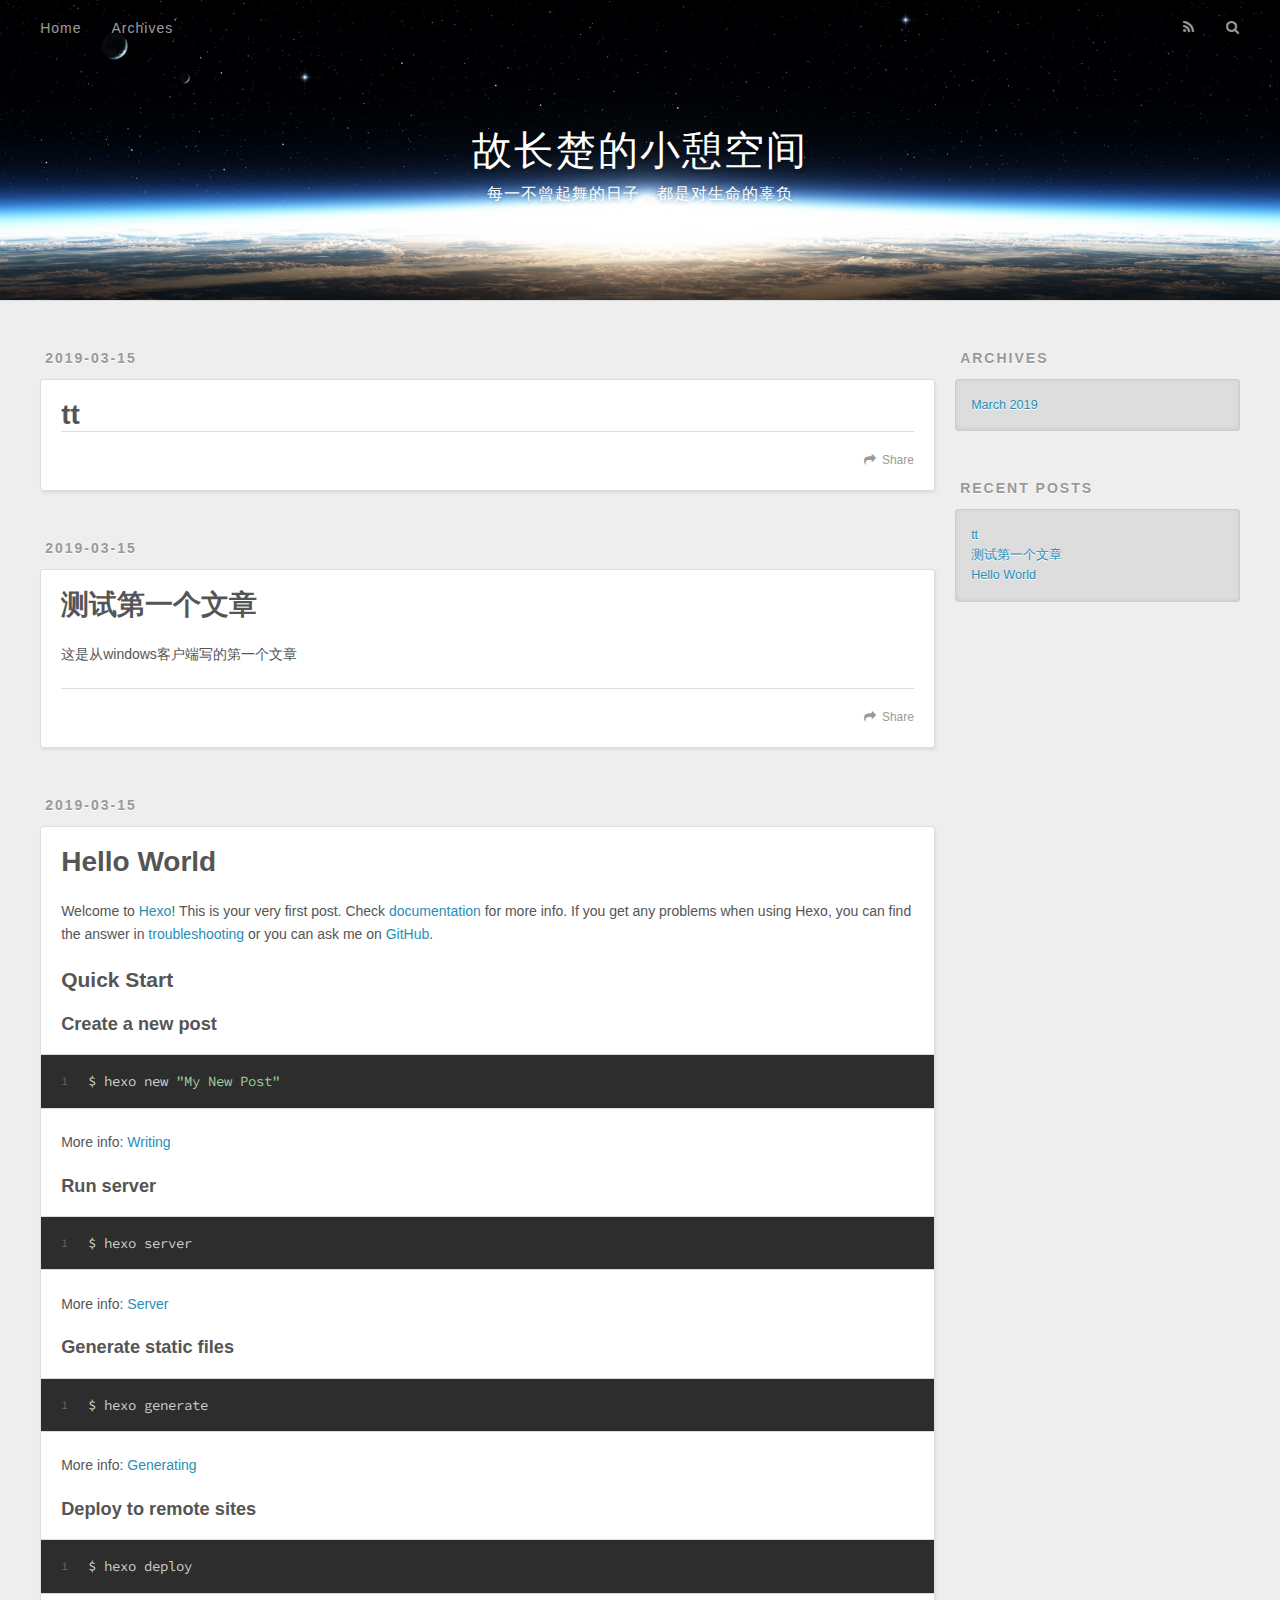
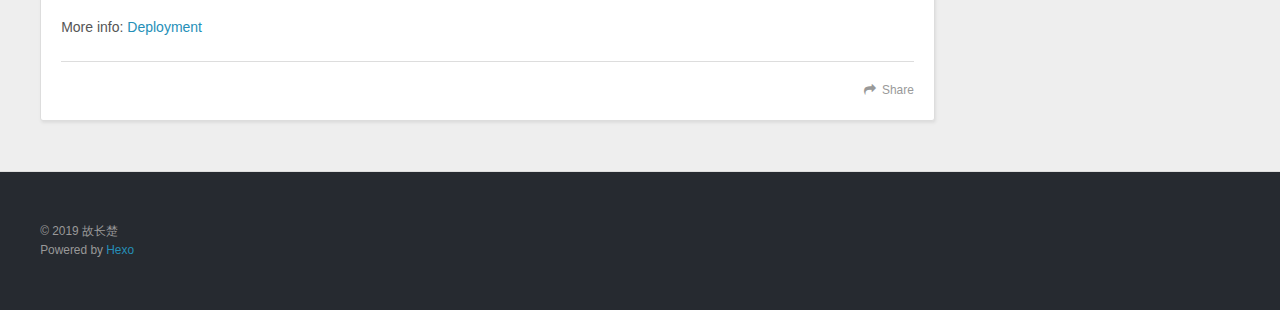
==== commit bdabd6eb: "Site updated: 2019-03-15 11:48:11" ====
--- a/index.html
+++ b/index.html
@@ -70,6 +70,42 @@
       <div class="outer">
         <section id="main">
   
+    <article id="post-tt" class="article article-type-post" itemscope itemprop="blogPost">
+  <div class="article-meta">
+    <a href="/2019/03/15/tt/" class="article-date">
+  <time datetime="2019-03-15T10:47:53.000Z" itemprop="datePublished">2019-03-15</time>
+</a>
+    
+  </div>
+  <div class="article-inner">
+    
+    
+      <header class="article-header">
+        
+  
+    <h1 itemprop="name">
+      <a class="article-title" href="/2019/03/15/tt/">tt</a>
+    </h1>
+  
+
+      </header>
+    
+    <div class="article-entry" itemprop="articleBody">
+      
+        
+      
+    </div>
+    <footer class="article-footer">
+      <a data-url="https://guchangchu.github.io/2019/03/15/tt/" data-id="cjt9xv8hl000224ujhnb33aek" class="article-share-link">Share</a>
+      
+      
+    </footer>
+  </div>
+  
+</article>
+
+
+  
     <article id="post-测试第一个文章" class="article article-type-post" itemscope itemprop="blogPost">
   <div class="article-meta">
     <a href="/2019/03/15/测试第一个文章/" class="article-date">
@@ -97,7 +133,7 @@
       
     </div>
     <footer class="article-footer">
-      <a data-url="https://guchangchu.github.io/2019/03/15/测试第一个文章/" data-id="cjt9v5rqx00015wujblzsps3p" class="article-share-link">Share</a>
+      <a data-url="https://guchangchu.github.io/2019/03/15/测试第一个文章/" data-id="cjt9xv8hi000124ujqgnpgico" class="article-share-link">Share</a>
       
       
     </footer>
@@ -142,7 +178,7 @@
       
     </div>
     <footer class="article-footer">
-      <a data-url="https://guchangchu.github.io/2019/03/15/hello-world/" data-id="cjt9v5rqq00005wujr7h89yed" class="article-share-link">Share</a>
+      <a data-url="https://guchangchu.github.io/2019/03/15/hello-world/" data-id="cjt9xv8hb000024uj8ivfqzof" class="article-share-link">Share</a>
       
       
     </footer>
@@ -183,6 +219,10 @@
       <ul>
         
           <li>
+            <a href="/2019/03/15/tt/">tt</a>
+          </li>
+        
+          <li>
             <a href="/2019/03/15/测试第一个文章/">测试第一个文章</a>
           </li>
         
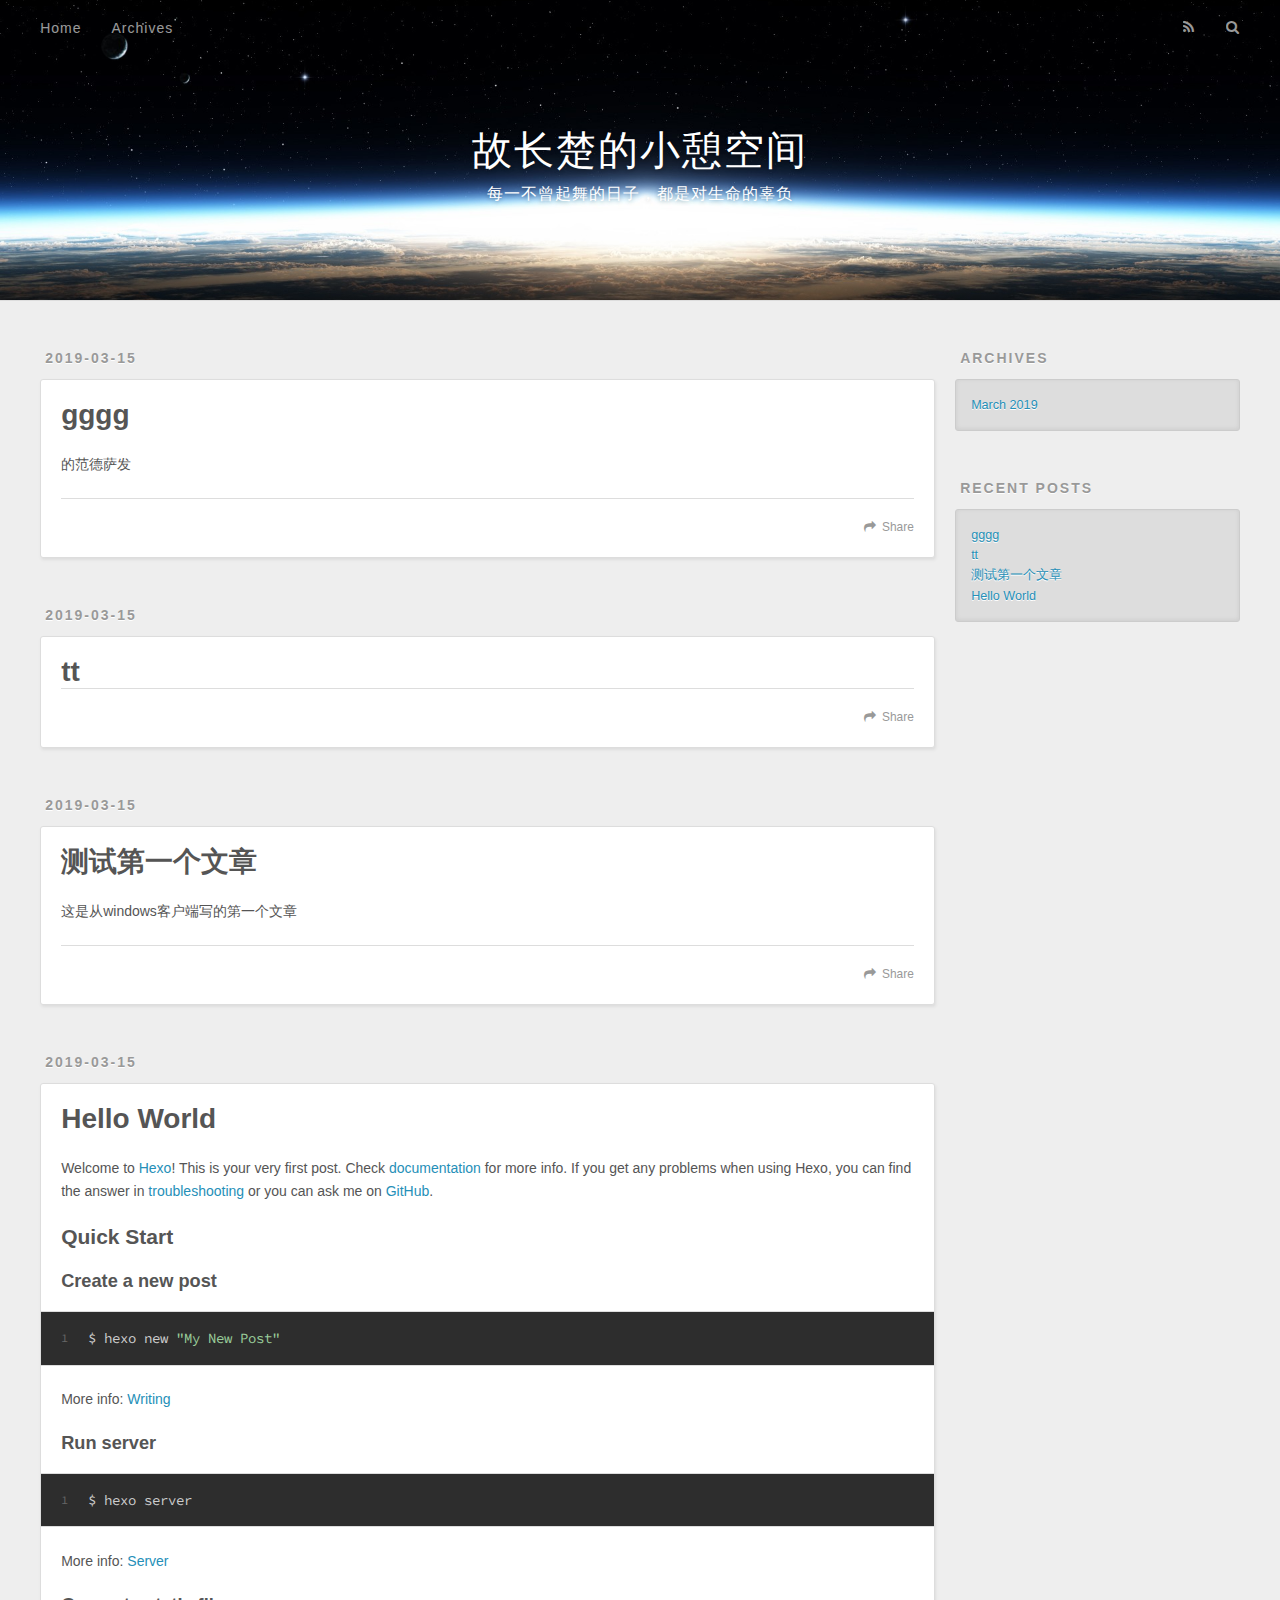
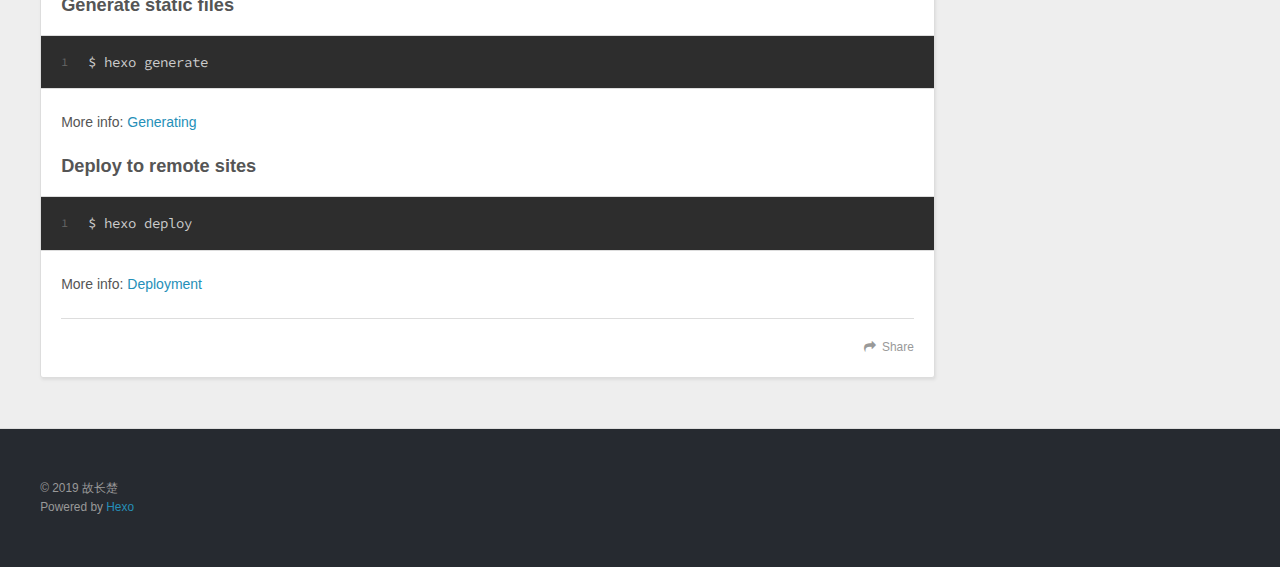
==== commit 849a125c: "Site updated: 2019-03-15 12:02:10" ====
--- a/index.html
+++ b/index.html
@@ -70,6 +70,43 @@
       <div class="outer">
         <section id="main">
   
+    <article id="post-gggg" class="article article-type-post" itemscope itemprop="blogPost">
+  <div class="article-meta">
+    <a href="/2019/03/15/gggg/" class="article-date">
+  <time datetime="2019-03-15T10:58:03.000Z" itemprop="datePublished">2019-03-15</time>
+</a>
+    
+  </div>
+  <div class="article-inner">
+    
+    
+      <header class="article-header">
+        
+  
+    <h1 itemprop="name">
+      <a class="article-title" href="/2019/03/15/gggg/">gggg</a>
+    </h1>
+  
+
+      </header>
+    
+    <div class="article-entry" itemprop="articleBody">
+      
+        <p>的范德萨发</p>
+
+      
+    </div>
+    <footer class="article-footer">
+      <a data-url="https://guchangchu.github.io/2019/03/15/gggg/" data-id="cjt9yd9fv0001l0uju0ottinp" class="article-share-link">Share</a>
+      
+      
+    </footer>
+  </div>
+  
+</article>
+
+
+  
     <article id="post-tt" class="article article-type-post" itemscope itemprop="blogPost">
   <div class="article-meta">
     <a href="/2019/03/15/tt/" class="article-date">
@@ -96,7 +133,7 @@
       
     </div>
     <footer class="article-footer">
-      <a data-url="https://guchangchu.github.io/2019/03/15/tt/" data-id="cjt9xv8hl000224ujhnb33aek" class="article-share-link">Share</a>
+      <a data-url="https://guchangchu.github.io/2019/03/15/tt/" data-id="cjt9yd9fy0002l0uj2ipv2ljo" class="article-share-link">Share</a>
       
       
     </footer>
@@ -133,7 +170,7 @@
       
     </div>
     <footer class="article-footer">
-      <a data-url="https://guchangchu.github.io/2019/03/15/测试第一个文章/" data-id="cjt9xv8hi000124ujqgnpgico" class="article-share-link">Share</a>
+      <a data-url="https://guchangchu.github.io/2019/03/15/测试第一个文章/" data-id="cjt9yd9g00003l0uji1mztvuy" class="article-share-link">Share</a>
       
       
     </footer>
@@ -178,7 +215,7 @@
       
     </div>
     <footer class="article-footer">
-      <a data-url="https://guchangchu.github.io/2019/03/15/hello-world/" data-id="cjt9xv8hb000024uj8ivfqzof" class="article-share-link">Share</a>
+      <a data-url="https://guchangchu.github.io/2019/03/15/hello-world/" data-id="cjt9yd9fo0000l0uj0bf0r8j1" class="article-share-link">Share</a>
       
       
     </footer>
@@ -219,6 +256,10 @@
       <ul>
         
           <li>
+            <a href="/2019/03/15/gggg/">gggg</a>
+          </li>
+        
+          <li>
             <a href="/2019/03/15/tt/">tt</a>
           </li>
         
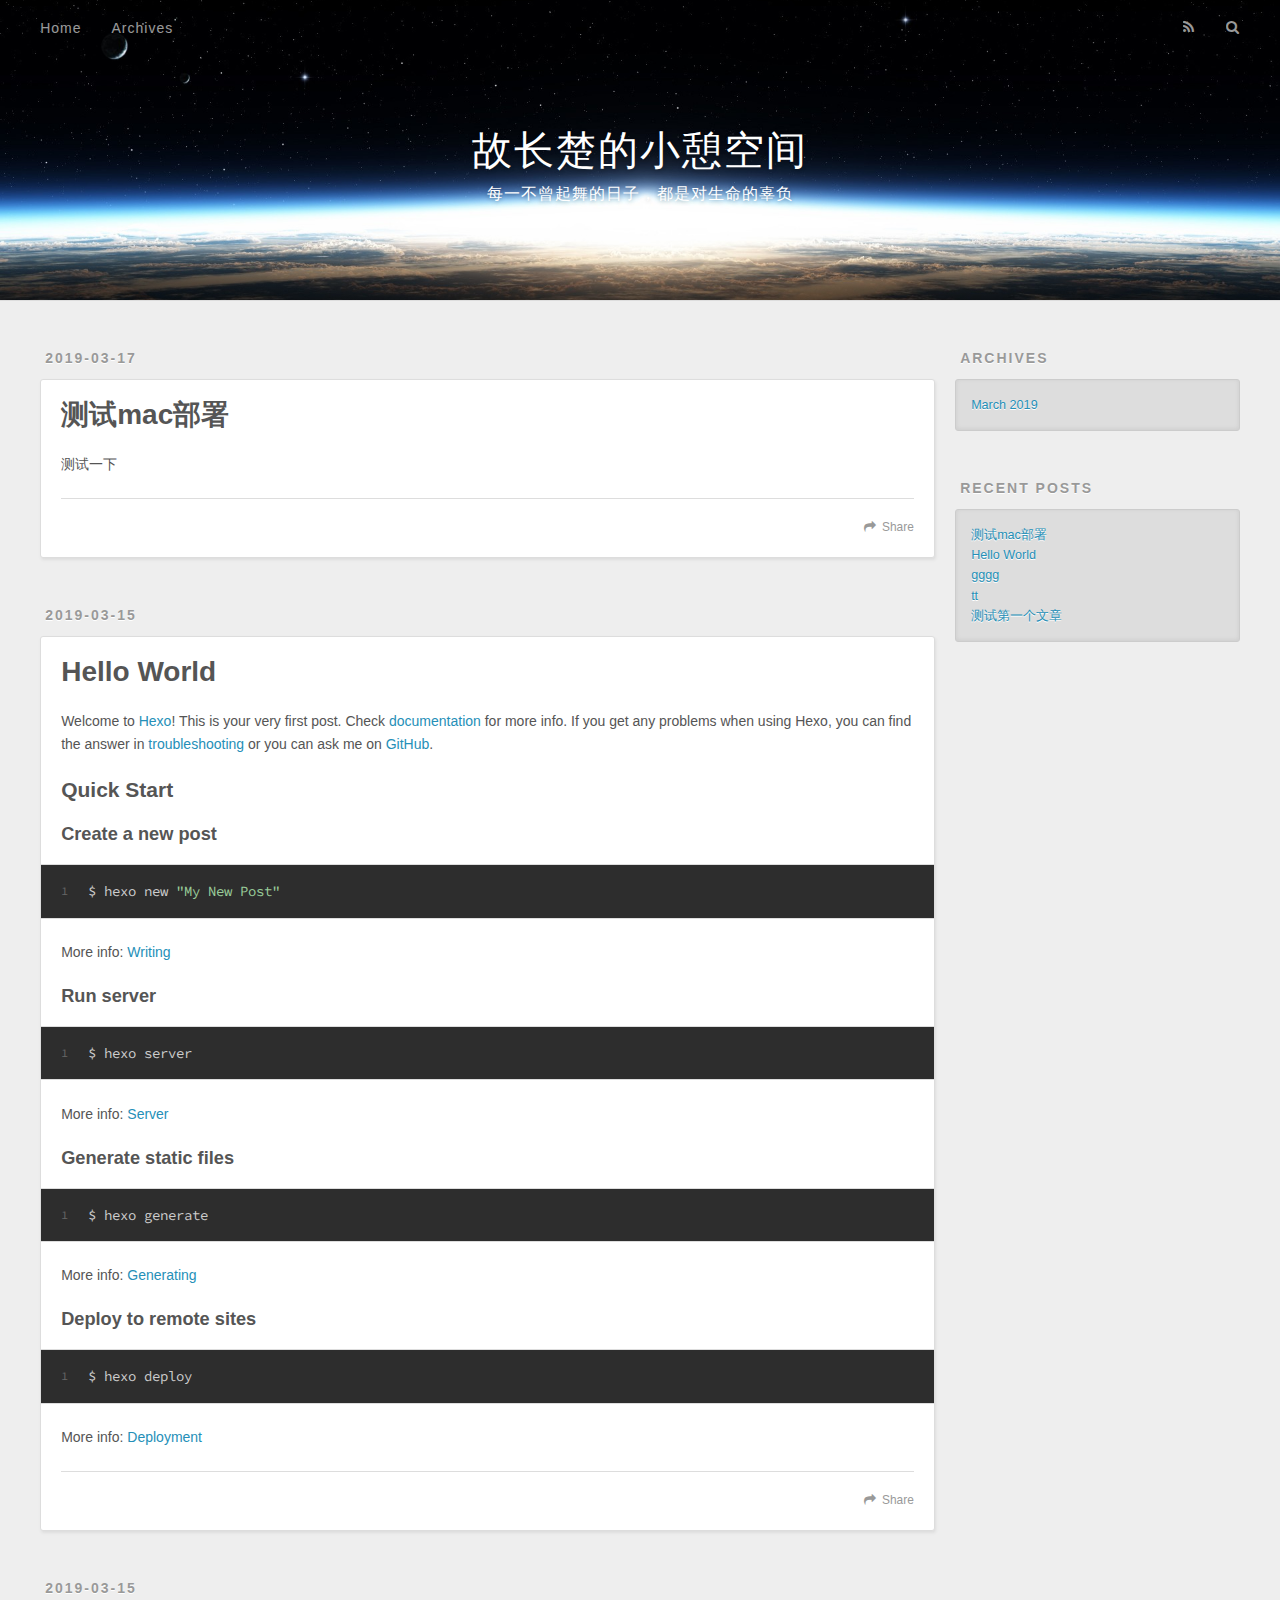
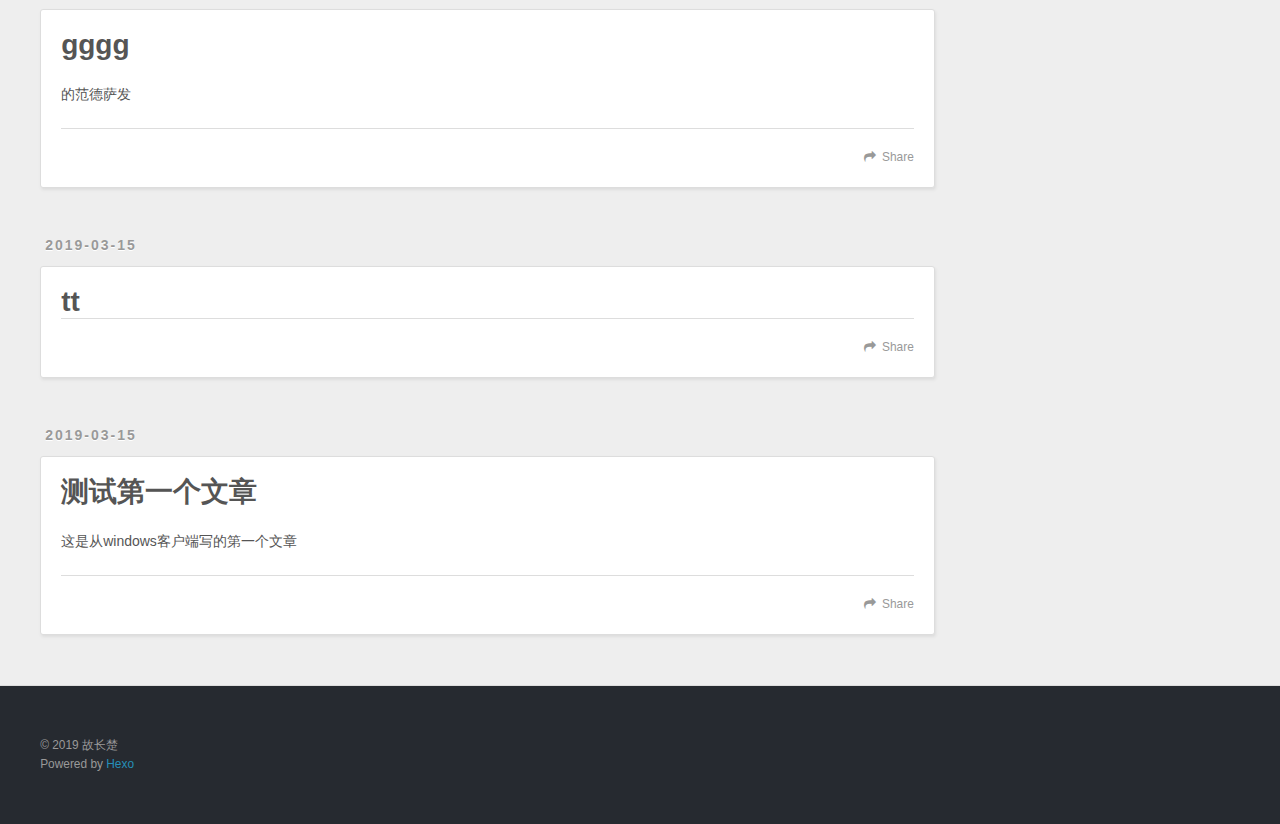
==== commit e202de71: "Site updated: 2019-03-17 16:42:36" ====
--- a/index.html
+++ b/index.html
@@ -70,107 +70,34 @@
       <div class="outer">
         <section id="main">
   
-    <article id="post-gggg" class="article article-type-post" itemscope itemprop="blogPost">
-  <div class="article-meta">
-    <a href="/2019/03/15/gggg/" class="article-date">
-  <time datetime="2019-03-15T10:58:03.000Z" itemprop="datePublished">2019-03-15</time>
-</a>
-    
-  </div>
-  <div class="article-inner">
-    
-    
-      <header class="article-header">
-        
-  
-    <h1 itemprop="name">
-      <a class="article-title" href="/2019/03/15/gggg/">gggg</a>
-    </h1>
-  
-
-      </header>
-    
-    <div class="article-entry" itemprop="articleBody">
-      
-        <p>的范德萨发</p>
-
-      
-    </div>
-    <footer class="article-footer">
-      <a data-url="https://guchangchu.github.io/2019/03/15/gggg/" data-id="cjt9yd9fv0001l0uju0ottinp" class="article-share-link">Share</a>
-      
-      
-    </footer>
-  </div>
-  
-</article>
-
-
-  
-    <article id="post-tt" class="article article-type-post" itemscope itemprop="blogPost">
-  <div class="article-meta">
-    <a href="/2019/03/15/tt/" class="article-date">
-  <time datetime="2019-03-15T10:47:53.000Z" itemprop="datePublished">2019-03-15</time>
-</a>
-    
-  </div>
-  <div class="article-inner">
-    
-    
-      <header class="article-header">
-        
-  
-    <h1 itemprop="name">
-      <a class="article-title" href="/2019/03/15/tt/">tt</a>
-    </h1>
-  
-
-      </header>
-    
-    <div class="article-entry" itemprop="articleBody">
-      
-        
-      
-    </div>
-    <footer class="article-footer">
-      <a data-url="https://guchangchu.github.io/2019/03/15/tt/" data-id="cjt9yd9fy0002l0uj2ipv2ljo" class="article-share-link">Share</a>
-      
-      
-    </footer>
-  </div>
-  
-</article>
-
-
-  
-    <article id="post-测试第一个文章" class="article article-type-post" itemscope itemprop="blogPost">
-  <div class="article-meta">
-    <a href="/2019/03/15/测试第一个文章/" class="article-date">
-  <time datetime="2019-03-15T09:31:41.000Z" itemprop="datePublished">2019-03-15</time>
-</a>
-    
-  </div>
-  <div class="article-inner">
-    
-    
-      <header class="article-header">
-        
-  
-    <h1 itemprop="name">
-      <a class="article-title" href="/2019/03/15/测试第一个文章/">测试第一个文章</a>
-    </h1>
-  
-
-      </header>
-    
-    <div class="article-entry" itemprop="articleBody">
-      
-        <p>这是从windows客户端写的第一个文章</p>
-
-      
-    </div>
-    <footer class="article-footer">
-      <a data-url="https://guchangchu.github.io/2019/03/15/测试第一个文章/" data-id="cjt9yd9g00003l0uji1mztvuy" class="article-share-link">Share</a>
+    <article id="post-测试mac部署" class="article article-type-post" itemscope itemprop="blogPost">
+  <div class="article-meta">
+    <a href="/2019/03/17/测试mac部署/" class="article-date">
+  <time datetime="2019-03-17T15:42:05.000Z" itemprop="datePublished">2019-03-17</time>
+</a>
+    
+  </div>
+  <div class="article-inner">
+    
+    
+      <header class="article-header">
+        
+  
+    <h1 itemprop="name">
+      <a class="article-title" href="/2019/03/17/测试mac部署/">测试mac部署</a>
+    </h1>
+  
+
+      </header>
+    
+    <div class="article-entry" itemprop="articleBody">
+      
+        <p>测试一下</p>
+
+      
+    </div>
+    <footer class="article-footer">
+      <a data-url="https://guchangchu.github.io/2019/03/17/测试mac部署/" data-id="cjtd39kvb0002m9q65t8a22j4" class="article-share-link">Share</a>
       
       
     </footer>
@@ -183,7 +110,7 @@
     <article id="post-hello-world" class="article article-type-post" itemscope itemprop="blogPost">
   <div class="article-meta">
     <a href="/2019/03/15/hello-world/" class="article-date">
-  <time datetime="2019-03-15T08:42:51.812Z" itemprop="datePublished">2019-03-15</time>
+  <time datetime="2019-03-15T11:39:10.000Z" itemprop="datePublished">2019-03-15</time>
 </a>
     
   </div>
@@ -215,7 +142,117 @@
       
     </div>
     <footer class="article-footer">
-      <a data-url="https://guchangchu.github.io/2019/03/15/hello-world/" data-id="cjt9yd9fo0000l0uj0bf0r8j1" class="article-share-link">Share</a>
+      <a data-url="https://guchangchu.github.io/2019/03/15/hello-world/" data-id="cjtd39kvf0004m9q62100bd6k" class="article-share-link">Share</a>
+      
+      
+    </footer>
+  </div>
+  
+</article>
+
+
+  
+    <article id="post-gggg" class="article article-type-post" itemscope itemprop="blogPost">
+  <div class="article-meta">
+    <a href="/2019/03/15/gggg/" class="article-date">
+  <time datetime="2019-03-15T10:58:03.000Z" itemprop="datePublished">2019-03-15</time>
+</a>
+    
+  </div>
+  <div class="article-inner">
+    
+    
+      <header class="article-header">
+        
+  
+    <h1 itemprop="name">
+      <a class="article-title" href="/2019/03/15/gggg/">gggg</a>
+    </h1>
+  
+
+      </header>
+    
+    <div class="article-entry" itemprop="articleBody">
+      
+        <p>的范德萨发</p>
+
+      
+    </div>
+    <footer class="article-footer">
+      <a data-url="https://guchangchu.github.io/2019/03/15/gggg/" data-id="cjtd39kv20000m9q6n1tue8pa" class="article-share-link">Share</a>
+      
+      
+    </footer>
+  </div>
+  
+</article>
+
+
+  
+    <article id="post-tt" class="article article-type-post" itemscope itemprop="blogPost">
+  <div class="article-meta">
+    <a href="/2019/03/15/tt/" class="article-date">
+  <time datetime="2019-03-15T10:47:53.000Z" itemprop="datePublished">2019-03-15</time>
+</a>
+    
+  </div>
+  <div class="article-inner">
+    
+    
+      <header class="article-header">
+        
+  
+    <h1 itemprop="name">
+      <a class="article-title" href="/2019/03/15/tt/">tt</a>
+    </h1>
+  
+
+      </header>
+    
+    <div class="article-entry" itemprop="articleBody">
+      
+        
+      
+    </div>
+    <footer class="article-footer">
+      <a data-url="https://guchangchu.github.io/2019/03/15/tt/" data-id="cjtd39kv80001m9q6plu7zs4z" class="article-share-link">Share</a>
+      
+      
+    </footer>
+  </div>
+  
+</article>
+
+
+  
+    <article id="post-测试第一个文章" class="article article-type-post" itemscope itemprop="blogPost">
+  <div class="article-meta">
+    <a href="/2019/03/15/测试第一个文章/" class="article-date">
+  <time datetime="2019-03-15T09:31:41.000Z" itemprop="datePublished">2019-03-15</time>
+</a>
+    
+  </div>
+  <div class="article-inner">
+    
+    
+      <header class="article-header">
+        
+  
+    <h1 itemprop="name">
+      <a class="article-title" href="/2019/03/15/测试第一个文章/">测试第一个文章</a>
+    </h1>
+  
+
+      </header>
+    
+    <div class="article-entry" itemprop="articleBody">
+      
+        <p>这是从windows客户端写的第一个文章</p>
+
+      
+    </div>
+    <footer class="article-footer">
+      <a data-url="https://guchangchu.github.io/2019/03/15/测试第一个文章/" data-id="cjtd39kvd0003m9q6hgo36776" class="article-share-link">Share</a>
       
       
     </footer>
@@ -256,6 +293,14 @@
       <ul>
         
           <li>
+            <a href="/2019/03/17/测试mac部署/">测试mac部署</a>
+          </li>
+        
+          <li>
+            <a href="/2019/03/15/hello-world/">Hello World</a>
+          </li>
+        
+          <li>
             <a href="/2019/03/15/gggg/">gggg</a>
           </li>
         
@@ -265,10 +310,6 @@
         
           <li>
             <a href="/2019/03/15/测试第一个文章/">测试第一个文章</a>
-          </li>
-        
-          <li>
-            <a href="/2019/03/15/hello-world/">Hello World</a>
           </li>
         
       </ul>
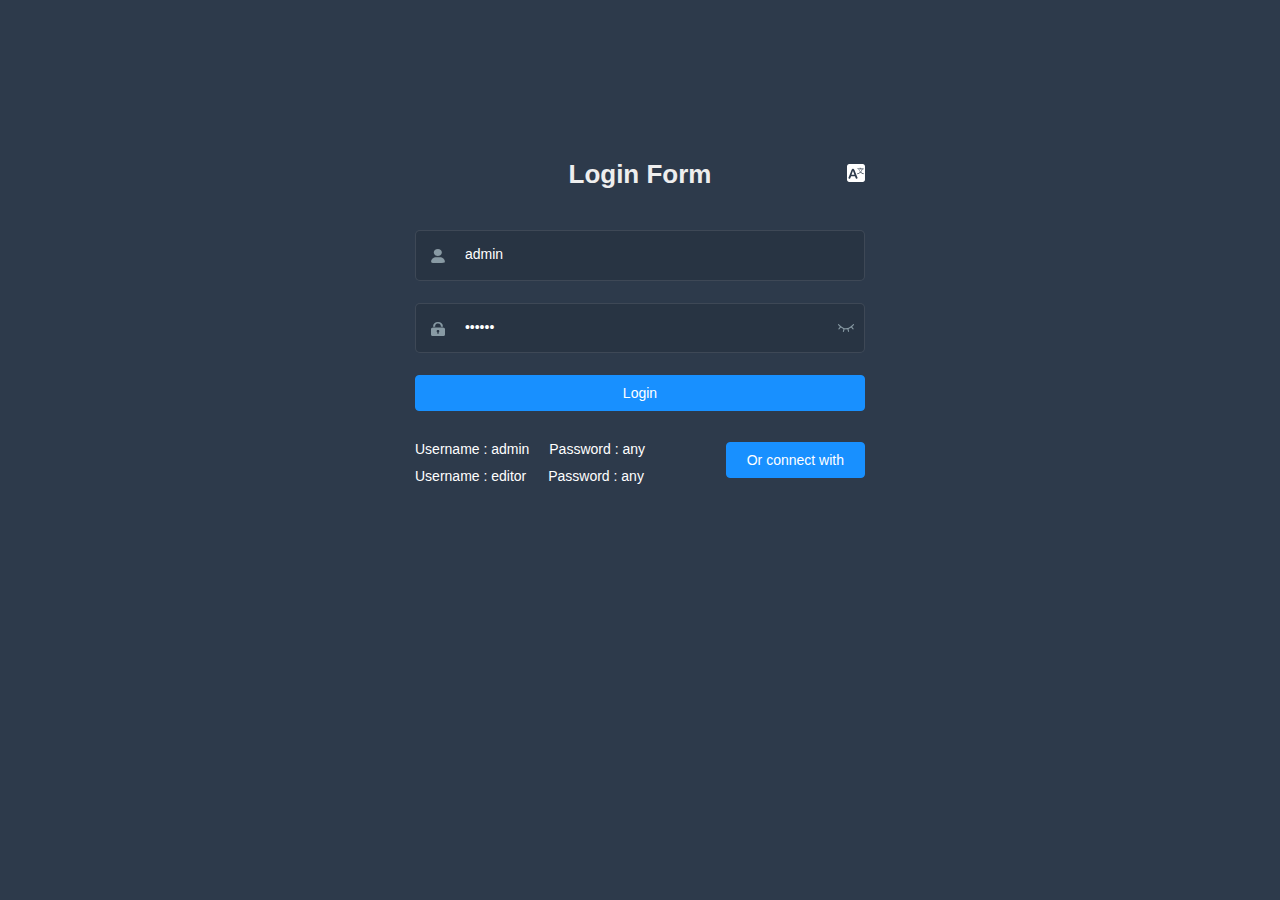
==== commit f9e9c953: "vue-element" ====
--- a/index.html
+++ b/index.html
@@ -1,355 +1 @@
-<!DOCTYPE html>
-<html>
-<head><meta name="generator" content="Hexo 3.8.0">
-  <meta charset="utf-8">
-  
-
-  
-  <title>故长楚的小憩空间</title>
-  <meta name="viewport" content="width=device-width, initial-scale=1, maximum-scale=1">
-  <meta name="description" content="技术分享">
-<meta name="keywords" content="WPF">
-<meta property="og:type" content="website">
-<meta property="og:title" content="故长楚的小憩空间">
-<meta property="og:url" content="https://guchangchu.github.io/index.html">
-<meta property="og:site_name" content="故长楚的小憩空间">
-<meta property="og:description" content="技术分享">
-<meta property="og:locale" content="zh-Hans">
-<meta name="twitter:card" content="summary">
-<meta name="twitter:title" content="故长楚的小憩空间">
-<meta name="twitter:description" content="技术分享">
-  
-    <link rel="alternate" href="/atom.xml" title="故长楚的小憩空间" type="application/atom+xml">
-  
-  
-    <link rel="icon" href="/favicon.png">
-  
-  
-    <link href="//fonts.googleapis.com/css?family=Source+Code+Pro" rel="stylesheet" type="text/css">
-  
-  <link rel="stylesheet" href="/css/style.css">
-</head>
-</html>
-<body>
-  <div id="container">
-    <div id="wrap">
-      <header id="header">
-  <div id="banner"></div>
-  <div id="header-outer" class="outer">
-    <div id="header-title" class="inner">
-      <h1 id="logo-wrap">
-        <a href="/" id="logo">故长楚的小憩空间</a>
-      </h1>
-      
-        <h2 id="subtitle-wrap">
-          <a href="/" id="subtitle">每一不曾起舞的日子，都是对生命的辜负</a>
-        </h2>
-      
-    </div>
-    <div id="header-inner" class="inner">
-      <nav id="main-nav">
-        <a id="main-nav-toggle" class="nav-icon"></a>
-        
-          <a class="main-nav-link" href="/">Home</a>
-        
-          <a class="main-nav-link" href="/archives">Archives</a>
-        
-      </nav>
-      <nav id="sub-nav">
-        
-          <a id="nav-rss-link" class="nav-icon" href="/atom.xml" title="RSS Feed"></a>
-        
-        <a id="nav-search-btn" class="nav-icon" title="Search"></a>
-      </nav>
-      <div id="search-form-wrap">
-        <form action="//google.com/search" method="get" accept-charset="UTF-8" class="search-form"><input type="search" name="q" class="search-form-input" placeholder="Search"><button type="submit" class="search-form-submit">&#xF002;</button><input type="hidden" name="sitesearch" value="https://guchangchu.github.io"></form>
-      </div>
-    </div>
-  </div>
-</header>
-      <div class="outer">
-        <section id="main">
-  
-    <article id="post-测试mac部署" class="article article-type-post" itemscope itemprop="blogPost">
-  <div class="article-meta">
-    <a href="/2019/03/17/测试mac部署/" class="article-date">
-  <time datetime="2019-03-17T15:42:05.000Z" itemprop="datePublished">2019-03-17</time>
-</a>
-    
-  </div>
-  <div class="article-inner">
-    
-    
-      <header class="article-header">
-        
-  
-    <h1 itemprop="name">
-      <a class="article-title" href="/2019/03/17/测试mac部署/">测试mac部署</a>
-    </h1>
-  
-
-      </header>
-    
-    <div class="article-entry" itemprop="articleBody">
-      
-        <p>测试一下</p>
-
-      
-    </div>
-    <footer class="article-footer">
-      <a data-url="https://guchangchu.github.io/2019/03/17/测试mac部署/" data-id="cjtd39kvb0002m9q65t8a22j4" class="article-share-link">Share</a>
-      
-      
-    </footer>
-  </div>
-  
-</article>
-
-
-  
-    <article id="post-hello-world" class="article article-type-post" itemscope itemprop="blogPost">
-  <div class="article-meta">
-    <a href="/2019/03/15/hello-world/" class="article-date">
-  <time datetime="2019-03-15T11:39:10.000Z" itemprop="datePublished">2019-03-15</time>
-</a>
-    
-  </div>
-  <div class="article-inner">
-    
-    
-      <header class="article-header">
-        
-  
-    <h1 itemprop="name">
-      <a class="article-title" href="/2019/03/15/hello-world/">Hello World</a>
-    </h1>
-  
-
-      </header>
-    
-    <div class="article-entry" itemprop="articleBody">
-      
-        <p>Welcome to <a href="https://hexo.io/" target="_blank" rel="noopener">Hexo</a>! This is your very first post. Check <a href="https://hexo.io/docs/" target="_blank" rel="noopener">documentation</a> for more info. If you get any problems when using Hexo, you can find the answer in <a href="https://hexo.io/docs/troubleshooting.html" target="_blank" rel="noopener">troubleshooting</a> or you can ask me on <a href="https://github.com/hexojs/hexo/issues" target="_blank" rel="noopener">GitHub</a>.</p>
-<h2 id="Quick-Start"><a href="#Quick-Start" class="headerlink" title="Quick Start"></a>Quick Start</h2><h3 id="Create-a-new-post"><a href="#Create-a-new-post" class="headerlink" title="Create a new post"></a>Create a new post</h3><figure class="highlight bash"><table><tr><td class="gutter"><pre><span class="line">1</span><br></pre></td><td class="code"><pre><span class="line">$ hexo new <span class="string">"My New Post"</span></span><br></pre></td></tr></table></figure>
-<p>More info: <a href="https://hexo.io/docs/writing.html" target="_blank" rel="noopener">Writing</a></p>
-<h3 id="Run-server"><a href="#Run-server" class="headerlink" title="Run server"></a>Run server</h3><figure class="highlight bash"><table><tr><td class="gutter"><pre><span class="line">1</span><br></pre></td><td class="code"><pre><span class="line">$ hexo server</span><br></pre></td></tr></table></figure>
-<p>More info: <a href="https://hexo.io/docs/server.html" target="_blank" rel="noopener">Server</a></p>
-<h3 id="Generate-static-files"><a href="#Generate-static-files" class="headerlink" title="Generate static files"></a>Generate static files</h3><figure class="highlight bash"><table><tr><td class="gutter"><pre><span class="line">1</span><br></pre></td><td class="code"><pre><span class="line">$ hexo generate</span><br></pre></td></tr></table></figure>
-<p>More info: <a href="https://hexo.io/docs/generating.html" target="_blank" rel="noopener">Generating</a></p>
-<h3 id="Deploy-to-remote-sites"><a href="#Deploy-to-remote-sites" class="headerlink" title="Deploy to remote sites"></a>Deploy to remote sites</h3><figure class="highlight bash"><table><tr><td class="gutter"><pre><span class="line">1</span><br></pre></td><td class="code"><pre><span class="line">$ hexo deploy</span><br></pre></td></tr></table></figure>
-<p>More info: <a href="https://hexo.io/docs/deployment.html" target="_blank" rel="noopener">Deployment</a></p>
-
-      
-    </div>
-    <footer class="article-footer">
-      <a data-url="https://guchangchu.github.io/2019/03/15/hello-world/" data-id="cjtd39kvf0004m9q62100bd6k" class="article-share-link">Share</a>
-      
-      
-    </footer>
-  </div>
-  
-</article>
-
-
-  
-    <article id="post-gggg" class="article article-type-post" itemscope itemprop="blogPost">
-  <div class="article-meta">
-    <a href="/2019/03/15/gggg/" class="article-date">
-  <time datetime="2019-03-15T10:58:03.000Z" itemprop="datePublished">2019-03-15</time>
-</a>
-    
-  </div>
-  <div class="article-inner">
-    
-    
-      <header class="article-header">
-        
-  
-    <h1 itemprop="name">
-      <a class="article-title" href="/2019/03/15/gggg/">gggg</a>
-    </h1>
-  
-
-      </header>
-    
-    <div class="article-entry" itemprop="articleBody">
-      
-        <p>的范德萨发</p>
-
-      
-    </div>
-    <footer class="article-footer">
-      <a data-url="https://guchangchu.github.io/2019/03/15/gggg/" data-id="cjtd39kv20000m9q6n1tue8pa" class="article-share-link">Share</a>
-      
-      
-    </footer>
-  </div>
-  
-</article>
-
-
-  
-    <article id="post-tt" class="article article-type-post" itemscope itemprop="blogPost">
-  <div class="article-meta">
-    <a href="/2019/03/15/tt/" class="article-date">
-  <time datetime="2019-03-15T10:47:53.000Z" itemprop="datePublished">2019-03-15</time>
-</a>
-    
-  </div>
-  <div class="article-inner">
-    
-    
-      <header class="article-header">
-        
-  
-    <h1 itemprop="name">
-      <a class="article-title" href="/2019/03/15/tt/">tt</a>
-    </h1>
-  
-
-      </header>
-    
-    <div class="article-entry" itemprop="articleBody">
-      
-        
-      
-    </div>
-    <footer class="article-footer">
-      <a data-url="https://guchangchu.github.io/2019/03/15/tt/" data-id="cjtd39kv80001m9q6plu7zs4z" class="article-share-link">Share</a>
-      
-      
-    </footer>
-  </div>
-  
-</article>
-
-
-  
-    <article id="post-测试第一个文章" class="article article-type-post" itemscope itemprop="blogPost">
-  <div class="article-meta">
-    <a href="/2019/03/15/测试第一个文章/" class="article-date">
-  <time datetime="2019-03-15T09:31:41.000Z" itemprop="datePublished">2019-03-15</time>
-</a>
-    
-  </div>
-  <div class="article-inner">
-    
-    
-      <header class="article-header">
-        
-  
-    <h1 itemprop="name">
-      <a class="article-title" href="/2019/03/15/测试第一个文章/">测试第一个文章</a>
-    </h1>
-  
-
-      </header>
-    
-    <div class="article-entry" itemprop="articleBody">
-      
-        <p>这是从windows客户端写的第一个文章</p>
-
-      
-    </div>
-    <footer class="article-footer">
-      <a data-url="https://guchangchu.github.io/2019/03/15/测试第一个文章/" data-id="cjtd39kvd0003m9q6hgo36776" class="article-share-link">Share</a>
-      
-      
-    </footer>
-  </div>
-  
-</article>
-
-
-  
-
-
-</section>
-        
-          <aside id="sidebar">
-  
-    
-
-  
-    
-
-  
-    
-  
-    
-  <div class="widget-wrap">
-    <h3 class="widget-title">Archives</h3>
-    <div class="widget">
-      <ul class="archive-list"><li class="archive-list-item"><a class="archive-list-link" href="/archives/2019/03/">March 2019</a></li></ul>
-    </div>
-  </div>
-
-
-  
-    
-  <div class="widget-wrap">
-    <h3 class="widget-title">Recent Posts</h3>
-    <div class="widget">
-      <ul>
-        
-          <li>
-            <a href="/2019/03/17/测试mac部署/">测试mac部署</a>
-          </li>
-        
-          <li>
-            <a href="/2019/03/15/hello-world/">Hello World</a>
-          </li>
-        
-          <li>
-            <a href="/2019/03/15/gggg/">gggg</a>
-          </li>
-        
-          <li>
-            <a href="/2019/03/15/tt/">tt</a>
-          </li>
-        
-          <li>
-            <a href="/2019/03/15/测试第一个文章/">测试第一个文章</a>
-          </li>
-        
-      </ul>
-    </div>
-  </div>
-
-  
-</aside>
-        
-      </div>
-      <footer id="footer">
-  
-  <div class="outer">
-    <div id="footer-info" class="inner">
-      &copy; 2019 故长楚<br>
-      Powered by <a href="http://hexo.io/" target="_blank">Hexo</a>
-    </div>
-  </div>
-</footer>
-    </div>
-    <nav id="mobile-nav">
-  
-    <a href="/" class="mobile-nav-link">Home</a>
-  
-    <a href="/archives" class="mobile-nav-link">Archives</a>
-  
-</nav>
-    
-
-<script src="//ajax.googleapis.com/ajax/libs/jquery/2.0.3/jquery.min.js"></script>
-
-
-  <link rel="stylesheet" href="/fancybox/jquery.fancybox.css">
-  <script src="/fancybox/jquery.fancybox.pack.js"></script>
-
-
-<script src="/js/script.js"></script>
-
-
-
-  </div>
-</body>
-</html>+<!DOCTYPE html><html><head><meta charset=utf-8><meta http-equiv=X-UA-Compatible content="IE=edge,chrome=1"><meta name=renderer content=webkit><meta name=viewport content="width=device-width,initial-scale=1,maximum-scale=1,user-scalable=no"><link rel=icon href=/favicon.ico><title>vue-element-admin</title><link href=/static/css/chunk-libs.3dfb7769.css rel=stylesheet><link href=/static/css/app.f7f2d2b4.css rel=stylesheet></head><body><script src=/static/tinymce4.7.5/tinymce.min.js></script><div id=app></div><script src=/static/js/chunk-elementUI.6830d117.js></script><script src=/static/js/chunk-libs.d35cae46.js></script><script>(function(c){function e(e){for(var u,d,f=e[0],k=e[1],b=e[2],t=0,r=[];t<f.length;t++)d=f[t],a[d]&&r.push(a[d][0]),a[d]=0;for(u in k)Object.prototype.hasOwnProperty.call(k,u)&&(c[u]=k[u]);o&&o(e);while(r.length)r.shift()();return h.push.apply(h,b||[]),n()}function n(){for(var c,e=0;e<h.length;e++){for(var n=h[e],u=!0,d=1;d<n.length;d++){var f=n[d];0!==a[f]&&(u=!1)}u&&(h.splice(e--,1),c=k(k.s=n[0]))}return c}var u={},d={runtime:0},a={runtime:0},h=[];function f(c){return k.p+"static/js/"+({"chunk-commons":"chunk-commons"}[c]||c)+"."+{"chunk-05c5bb68":"c031a120","chunk-0ded1d3a":"0afe2fc3","chunk-1789ada2":"3e22dd0b","chunk-5e77a1ab":"04851e81","chunk-f82ef58a":"4b99b70d","chunk-746100c9":"458387fb","chunk-56ff7cd8":"ea3eac8e","chunk-187a6edf":"4998b3ec","chunk-18bc6ab0":"efad0bbf","chunk-1bae90d0":"771c7a91","chunk-1c096382":"4bd39580","chunk-1f609d90":"c1f83420","chunk-2d0bb23d":"e0f5e22e","chunk-2d0c0353":"476d0492","chunk-2d0c84d3":"8abcb24f","chunk-120da50e":"9f769d85","chunk-2d0ac416":"673656f1","chunk-27b091b1":"8cd85da9","chunk-3629ba2b":"1337cac3","chunk-770b1284":"001d299e","chunk-2d0c8bf7":"3b09c72b","chunk-2d0e4e1f":"ba9c96cd","chunk-2d0e944c":"499b5f03","chunk-2d2102ea":"3654a925","chunk-2d2104c6":"1cf58bbf","chunk-2d226cab":"c1f5246a","chunk-2d229205":"197e1967","chunk-2d230fe7":"129fdfd1","chunk-31d330bb":"e99d833c","chunk-4b0004f6":"7f68ce2f","chunk-6d1bbdf3":"bf53473b","chunk-4c9ef285":"0e7cabf8","chunk-56df7fd6":"342902a8","chunk-2d22d3c7":"02a7fc71","chunk-89422c64":"81a96206","chunk-58cbd302":"3e6ba3b1","chunk-6c8a0954":"f3392105","chunk-6e83591c":"3d060557","chunk-5164a781":"d70c2177","chunk-4fd2b328":"68705263","chunk-6fdb2f9e":"b2ae1342","chunk-7348d640":"0f963257","chunk-2d0d6710":"592c1c97","chunk-748fc02e":"3e5ea781","chunk-74926326":"da9f232b","chunk-749a5b94":"38e28b39","chunk-7b823a99":"d8ff7a0f","chunk-88298694":"4d1f6514","chunk-8aaaed8c":"0127dea8","chunk-980a70e8":"2eca4b2a","chunk-b28bd684":"ada9d8a2","chunk-bacc0f62":"d373b614","chunk-c22827d2":"21e720e8","chunk-commons":"318a5891","chunk-40e98c35":"7c38c357","chunk-463f2426":"6dc30198","chunk-5bdd67a2":"aefb6e12","chunk-a0651414":"06cebea3","chunk-63382af7":"d955e302","chunk-a3a62b60":"e25f53f7","chunk-2d0a519f":"d9f17efb","chunk-2d0f0a2e":"29d548ac","chunk-fe084924":"cc52ac6e","chunk-3a345b08":"d3ced2b2","chunk-49b2bd4f":"0280cb2f","chunk-51748842":"21531ad9","chunk-aa9f6c56":"881f2560","chunk-e0fba23a":"72192bb1","chunk-e2cbc278":"6a5e784b","chunk-87968d96":"b8b4c096","chunk-2d0e6c67":"f9a6cdd5","chunk-f788de52":"79bacad3","chunk-43f8ff7c":"4716b0bd"}[c]+".js"}function k(e){if(u[e])return u[e].exports;var n=u[e]={i:e,l:!1,exports:{}};return c[e].call(n.exports,n,n.exports,k),n.l=!0,n.exports}k.e=function(c){var e=[],n={"chunk-05c5bb68":1,"chunk-0ded1d3a":1,"chunk-1789ada2":1,"chunk-5e77a1ab":1,"chunk-f82ef58a":1,"chunk-746100c9":1,"chunk-56ff7cd8":1,"chunk-187a6edf":1,"chunk-18bc6ab0":1,"chunk-1bae90d0":1,"chunk-1c096382":1,"chunk-1f609d90":1,"chunk-120da50e":1,"chunk-27b091b1":1,"chunk-3629ba2b":1,"chunk-770b1284":1,"chunk-4b0004f6":1,"chunk-6d1bbdf3":1,"chunk-89422c64":1,"chunk-58cbd302":1,"chunk-6c8a0954":1,"chunk-4fd2b328":1,"chunk-6fdb2f9e":1,"chunk-7348d640":1,"chunk-748fc02e":1,"chunk-7b823a99":1,"chunk-88298694":1,"chunk-8aaaed8c":1,"chunk-b28bd684":1,"chunk-c22827d2":1,"chunk-commons":1,"chunk-40e98c35":1,"chunk-463f2426":1,"chunk-a0651414":1,"chunk-63382af7":1,"chunk-a3a62b60":1,"chunk-3a345b08":1,"chunk-49b2bd4f":1,"chunk-51748842":1,"chunk-aa9f6c56":1,"chunk-e0fba23a":1,"chunk-e2cbc278":1};d[c]?e.push(d[c]):0!==d[c]&&n[c]&&e.push(d[c]=new Promise(function(e,n){for(var u="static/css/"+({"chunk-commons":"chunk-commons"}[c]||c)+"."+{"chunk-05c5bb68":"8b2e1c34","chunk-0ded1d3a":"c84066be","chunk-1789ada2":"36a7cad0","chunk-5e77a1ab":"5c7fedb3","chunk-f82ef58a":"29989ef9","chunk-746100c9":"d59f5e99","chunk-56ff7cd8":"68b1d23e","chunk-187a6edf":"b0d8cc80","chunk-18bc6ab0":"05f57e91","chunk-1bae90d0":"6b3ecdfb","chunk-1c096382":"3d981c20","chunk-1f609d90":"41fbd3e9","chunk-2d0bb23d":"31d6cfe0","chunk-2d0c0353":"31d6cfe0","chunk-2d0c84d3":"31d6cfe0","chunk-120da50e":"62215261","chunk-2d0ac416":"31d6cfe0","chunk-27b091b1":"4387de2a","chunk-3629ba2b":"b8765dea","chunk-770b1284":"cd12921d","chunk-2d0c8bf7":"31d6cfe0","chunk-2d0e4e1f":"31d6cfe0","chunk-2d0e944c":"31d6cfe0","chunk-2d2102ea":"31d6cfe0","chunk-2d2104c6":"31d6cfe0","chunk-2d226cab":"31d6cfe0","chunk-2d229205":"31d6cfe0","chunk-2d230fe7":"31d6cfe0","chunk-31d330bb":"31d6cfe0","chunk-4b0004f6":"860218f8","chunk-6d1bbdf3":"72df9e75","chunk-4c9ef285":"31d6cfe0","chunk-56df7fd6":"31d6cfe0","chunk-2d22d3c7":"31d6cfe0","chunk-89422c64":"047319a6","chunk-58cbd302":"0b3f9ad6","chunk-6c8a0954":"08f11433","chunk-6e83591c":"31d6cfe0","chunk-5164a781":"31d6cfe0","chunk-4fd2b328":"8e02d1a5","chunk-6fdb2f9e":"c9f3ddc7","chunk-7348d640":"e5e4dfbf","chunk-2d0d6710":"31d6cfe0","chunk-748fc02e":"c9518c33","chunk-74926326":"31d6cfe0","chunk-749a5b94":"31d6cfe0","chunk-7b823a99":"6c93fad3","chunk-88298694":"0e80f6be","chunk-8aaaed8c":"21afa436","chunk-980a70e8":"31d6cfe0","chunk-b28bd684":"8485ae3d","chunk-bacc0f62":"31d6cfe0","chunk-c22827d2":"48780823","chunk-commons":"3c07280d","chunk-40e98c35":"6b1d3f10","chunk-463f2426":"83df3fae","chunk-5bdd67a2":"31d6cfe0","chunk-a0651414":"bbaf26ae","chunk-63382af7":"99d35881","chunk-a3a62b60":"e535bead","chunk-2d0a519f":"31d6cfe0","chunk-2d0f0a2e":"31d6cfe0","chunk-fe084924":"31d6cfe0","chunk-3a345b08":"8e8b39cd","chunk-49b2bd4f":"a459c0c0","chunk-51748842":"d3643303","chunk-aa9f6c56":"5ac85807","chunk-e0fba23a":"929e3bf4","chunk-e2cbc278":"9c85be9f","chunk-87968d96":"31d6cfe0","chunk-2d0e6c67":"31d6cfe0","chunk-f788de52":"31d6cfe0","chunk-43f8ff7c":"31d6cfe0"}[c]+".css",a=k.p+u,h=document.getElementsByTagName("link"),f=0;f<h.length;f++){var b=h[f],t=b.getAttribute("data-href")||b.getAttribute("href");if("stylesheet"===b.rel&&(t===u||t===a))return e()}var r=document.getElementsByTagName("style");for(f=0;f<r.length;f++){b=r[f],t=b.getAttribute("data-href");if(t===u||t===a)return e()}var o=document.createElement("link");o.rel="stylesheet",o.type="text/css",o.onload=e,o.onerror=function(e){var u=e&&e.target&&e.target.src||a,h=new Error("Loading CSS chunk "+c+" failed.\n("+u+")");h.request=u,delete d[c],o.parentNode.removeChild(o),n(h)},o.href=a;var i=document.getElementsByTagName("head")[0];i.appendChild(o)}).then(function(){d[c]=0}));var u=a[c];if(0!==u)if(u)e.push(u[2]);else{var h=new Promise(function(e,n){u=a[c]=[e,n]});e.push(u[2]=h);var b,t=document.createElement("script");t.charset="utf-8",t.timeout=120,k.nc&&t.setAttribute("nonce",k.nc),t.src=f(c),b=function(e){t.onerror=t.onload=null,clearTimeout(r);var n=a[c];if(0!==n){if(n){var u=e&&("load"===e.type?"missing":e.type),d=e&&e.target&&e.target.src,h=new Error("Loading chunk "+c+" failed.\n("+u+": "+d+")");h.type=u,h.request=d,n[1](h)}a[c]=void 0}};var r=setTimeout(function(){b({type:"timeout",target:t})},12e4);t.onerror=t.onload=b,document.head.appendChild(t)}return Promise.all(e)},k.m=c,k.c=u,k.d=function(c,e,n){k.o(c,e)||Object.defineProperty(c,e,{enumerable:!0,get:n})},k.r=function(c){"undefined"!==typeof Symbol&&Symbol.toStringTag&&Object.defineProperty(c,Symbol.toStringTag,{value:"Module"}),Object.defineProperty(c,"__esModule",{value:!0})},k.t=function(c,e){if(1&e&&(c=k(c)),8&e)return c;if(4&e&&"object"===typeof c&&c&&c.__esModule)return c;var n=Object.create(null);if(k.r(n),Object.defineProperty(n,"default",{enumerable:!0,value:c}),2&e&&"string"!=typeof c)for(var u in c)k.d(n,u,function(e){return c[e]}.bind(null,u));return n},k.n=function(c){var e=c&&c.__esModule?function(){return c["default"]}:function(){return c};return k.d(e,"a",e),e},k.o=function(c,e){return Object.prototype.hasOwnProperty.call(c,e)},k.p="/",k.oe=function(c){throw console.error(c),c};var b=window["webpackJsonp"]=window["webpackJsonp"]||[],t=b.push.bind(b);b.push=e,b=b.slice();for(var r=0;r<b.length;r++)e(b[r]);var o=t;n()})([]);</script><script src=/static/js/app.c452a965.js></script></body></html>